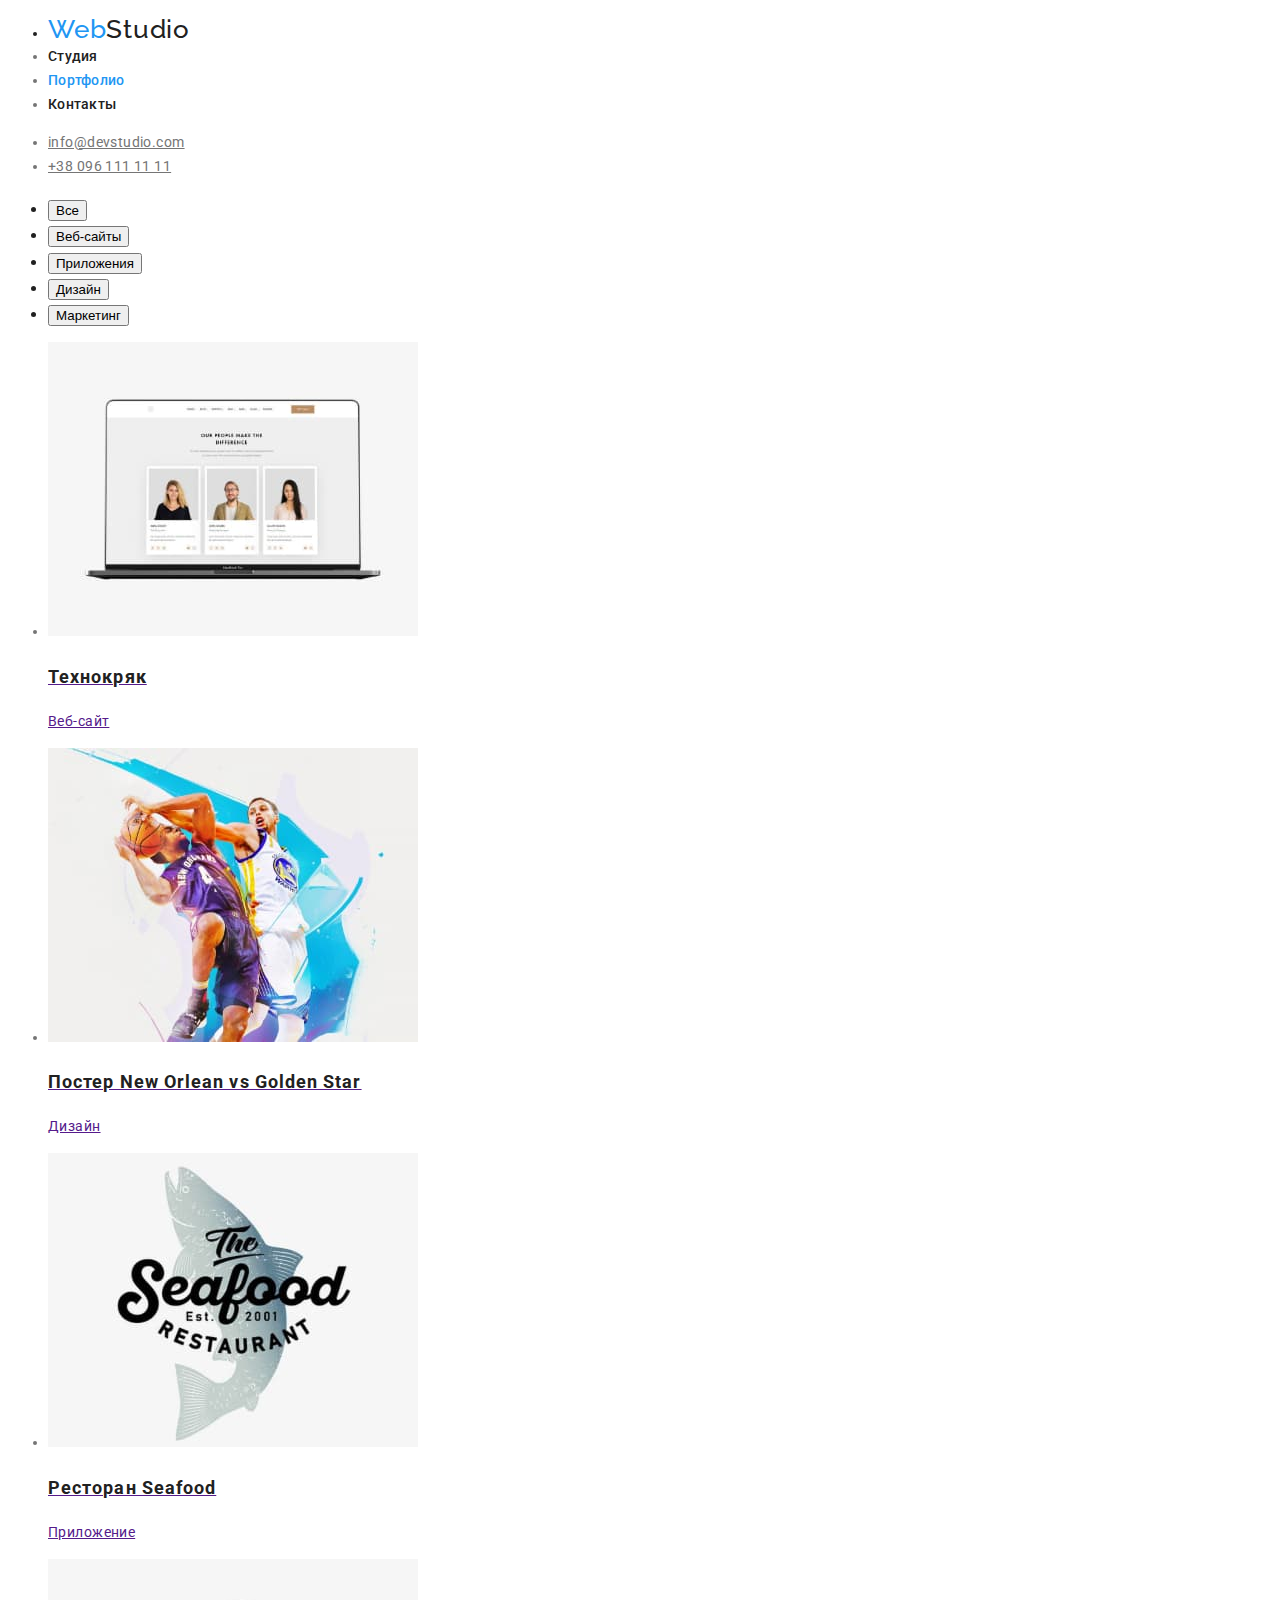
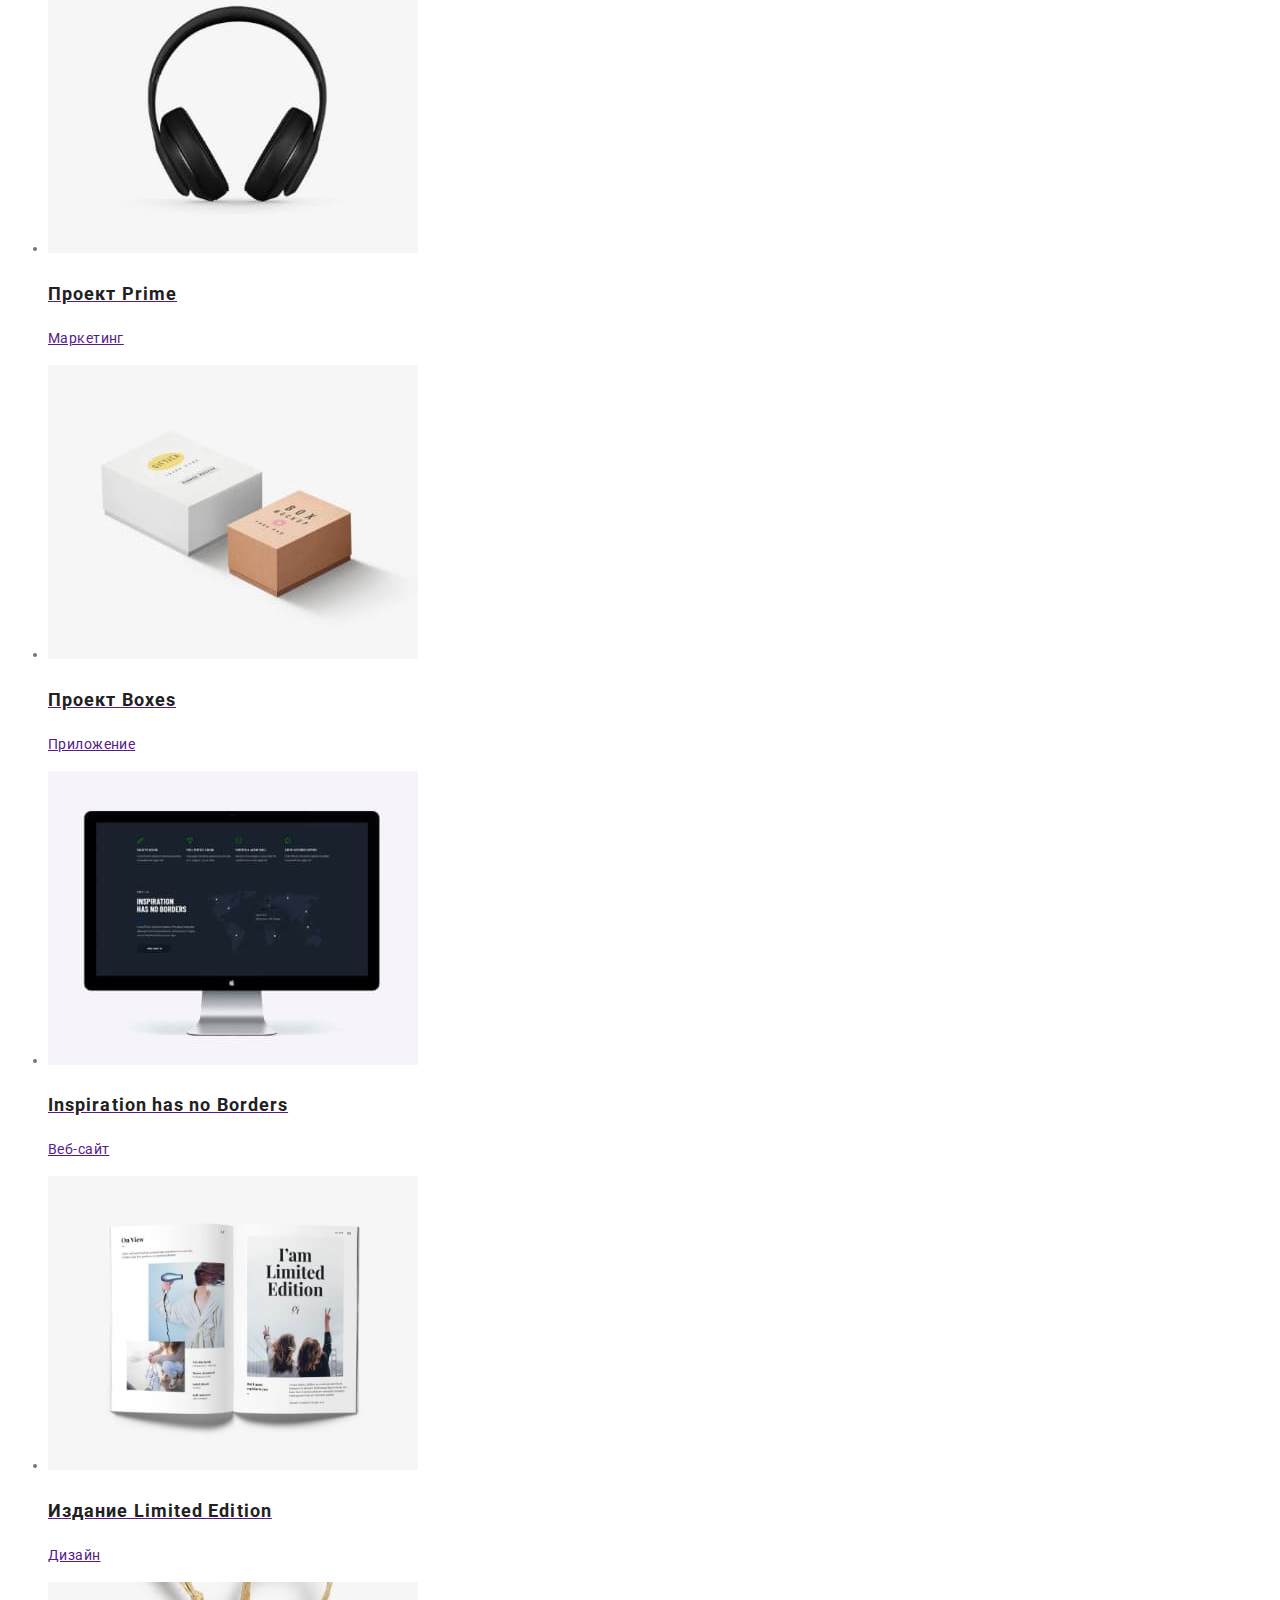
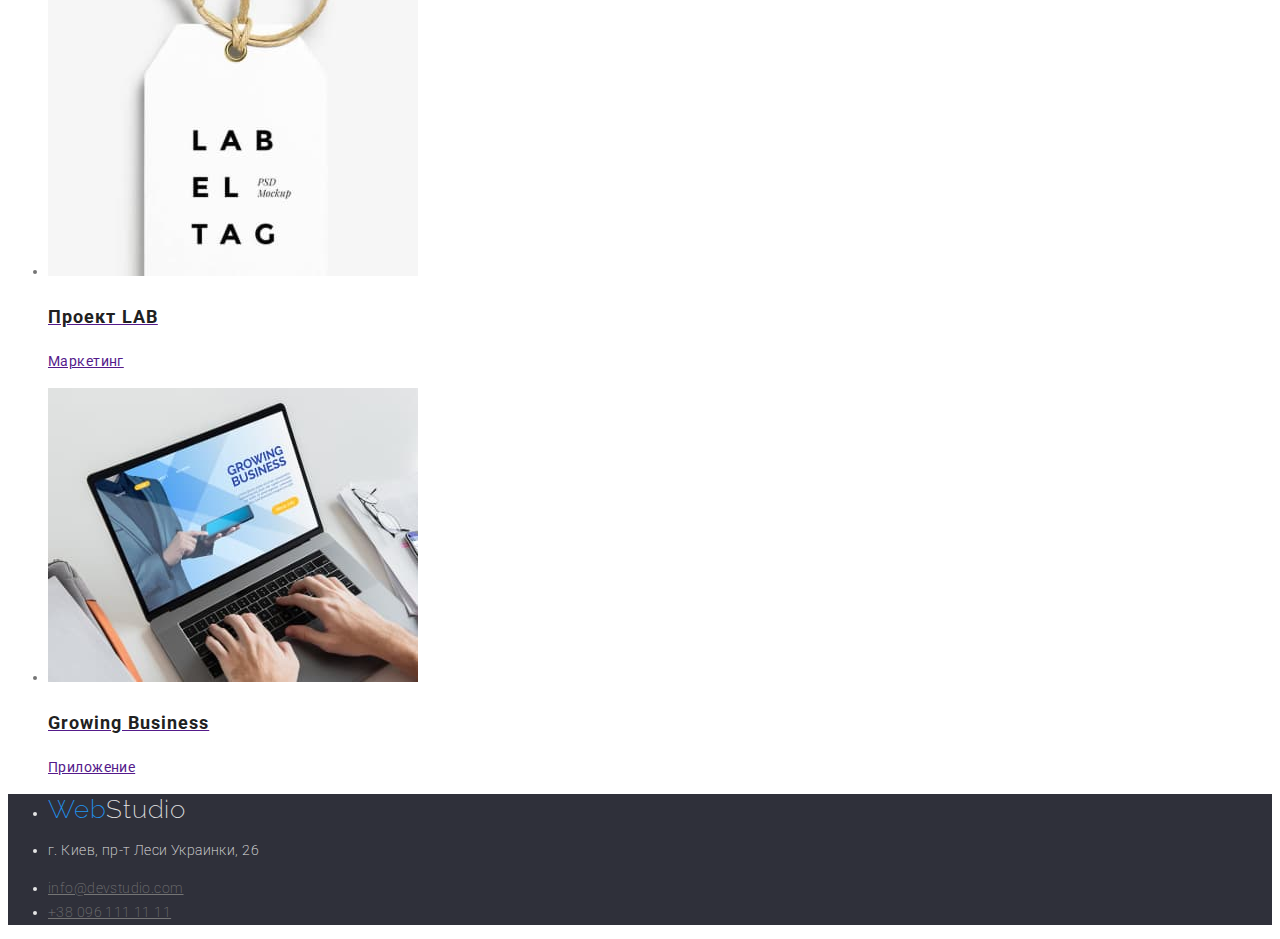
==== portfolio.html @ 4fe9726c "Добавляет ДЗ №2" ====
<!DOCTYPE html>
<html lang="ru">
<head>
    <meta charset="UTF-8">
    <meta http-equiv="X-UA-Compatible" content="IE=edge">
    <meta name="viewport" content="width=device-width, initial-scale=1.0">
    <title>Document</title>
    <link
        href="https://fonts.googleapis.com/css2?family=Raleway:wght@700&family=Roboto:ital,wght@0,400;0,500;0,700;1,900&display=swap"
        rel="stylesheet">
    <link rel="stylesheet" href="./css/styles.css"/>
</head>
<body class="body">
    
    <!--Шапка-->
    <header>
        <nav>
            <ul class="site-nav list">
                <li class="link"><a href="index.html" class="logo"><span class="blue">Web</span>Studio</a></li>
                <li><a href="" class="link">Студия</a></li>
                <li><a href="./portfolio.html" class="link"><span class="blue">Портфолио</span></a></li>
                <li><a href="" class="link">Контакты</a></li>
            </ul>
        </nav>
        <ul class="auth-nav">
            <li><a href="mailto:info@devstudio.com" class="link">info@devstudio.com</a></li>
            <li><a href="tel:+380961111111" class="link">+38 096 111 11 11</a></li>
        </ul>
    
    </header>

    <main>
<!--buttons-->
        <section class="section">
            <h1></h1>
            <ul>
                <li class="button secondary"><button type="button">Все</button></li>
                <li class="button secondary"><button type="button">Веб-сайты</button></li>
                <li class="button secondary"><button type="button">Приложения</button></li>
                <li class="button secondary"><button type="button">Дизайн</button></li>
                <li class="button secondary"><button type="button">Маркетинг</button></li>
            </ul>
        </section>
<!--picture-links-->

<section>
    <ul>
        <li>
            <a href=""><img src="./Images/img.jpg" alt="3 фото людей" width="370">
            <h2 class="subject">Технокряк</h2>
            <p class="subject-text">Веб-сайт</p>
            <p></p>
            </a>
        </li>
        <li>
            <a href=""><img src="./Images/img1.jpg" alt="два баскетболиста" width="370">
            <h2 class="subject">Постер New Orlean vs Golden Star</h2>
            <p class="subject-text">Дизайн</p>
            <p></p>
            </a>
        </li>
        <li>
            <a href=""><img src="./Images/img2.jpg" alt="логотип рыбного ресторана" width="370">
            <h2 class="subject">Ресторан Seafood</h2>
            <p class="subject-text">Приложение</p>
            <p></p>
            </a>
        </li>
        <li>
            <a href=""><img src="./Images/img3.jpg" alt="наушники" width="370">
            <h2 class="subject">Проект Prime</h2>
            <p class="subject-text">Маркетинг</p>
            <p></p>
            </a>
        </li>
        <li>
            <a href=""><img src="./Images/img4.jpg" alt="две коробки" width="370">
            <h2 class="subject">Проект Boxes</h2>
            <p class="subject-text">Приложение</p>
            <p></p>
            </a>
        </li>
        <li>
            <a href=""><img src="./Images/img5.jpg" alt="монитор" width="370">
            <h2 class="subject">Inspiration has no Borders</h2>
            <p class="subject-text">Веб-сайт</p>
            <p></p>
            </a>
        </li>
        <li>
            <a href=""><img src="./Images/img6.jpg" alt="открытый журнал" width="370">
            <h2 class="subject">Издание Limited Edition</h2>
            <p class="subject-text">Дизайн</p>
            <p></p>
            </a>
        </li>
        <li>
            <a href=""><img src="./Images/img7.jpg" alt="бирка с логотипом" width="370">
            <h2 class="subject">Проект LAB</h2>
            <p class="subject-text">Маркетинг</p>
            <p></p>
            </a>
        </li>
        <li>
            <a href=""><img src="./Images/img8.jpg" alt="ноутбук" width="370">
            <h2 class="subject">Growing Business</h2>
            <p class="subject-text">Приложение</p>
            <p></p>
            </a>
        </li>
    </ul>
</section>

        

    </main>

    <!--footer-->
    
    <footer class="footer">
        <!--adres-->
        <section class="section">
            <address class="adress">
                <ul>
                    <li><a href="WebStudio" class="logo">Web<span class="white">Studio</span></a></li>
                    <li><p>г. Киев, пр-т Леси Украинки, 26</p></li>
                    <li><a href="mailto:info@devstudio.com" class="link">info@devstudio.com</a></li>
                    <li><a href="tel:+380961111111" class="link">+38 096 111 11 11</a></li>
                </ul>
            </address>
    
        </section>
    </footer>
    </body>
    </html>
---- css/styles.css ----
:root {
  --primary-text-color: #212121;
  --title-text-color: #757575;
  --hero-text-color: #e5e5e5;
  --accent-text-color: #2196f3;
  --primary-bg-color: white;
  --secondary-bg-color: #2f303a;
}

.body {
  background-color: var(--primary-bg-color);
  color: var(--title-text-color);

  font-family: Roboto, Arial, Helvetica, sans-serif;
  font-style: normal;
  font-weight: 400;
  font-size: 14px;
  line-height: 1.71;
  letter-spacing: 0.03em;
}

.logo {
  color: var(--primary-text-color);
  font-family: Raleway, Arial, Helvetica, sans-serif;
  font-size: 26px;
  line-height: 1.19;
  letter-spacing: 0.03em;
  text-decoration: none;
}
.blue {
  color: var(--accent-text-color);
}

.hero {
  background-color: var(--secondary-bg-color);
}

.hero-title {
  color: var(--hero-text-color);
  font-weight: 900;
  font-size: 44px;
  line-height: 1.36;
  text-align: center;
}

.site-nav .link {
  color: var(--primary-text-color);
  font-weight: 500;
  font-size: 14px;
  line-height: 1.14;
  letter-spacing: 0.02em;
  text-decoration: none;
}

.site-nav .link:hover,
.site-nav .link:focus {
  color: var(--accent-text-color);
}
.site-nav .link .carrent {
  color: var(--accent-text-color);
}

.auth-nav .link {
  color: var(--title-text-color);
}
.auth-nav .link:hover,
.auth-nav .link:focus {
  color: var(--accent-text-color);
}
.auth-nav.link .carrent {
  color: var(--accent-text-color);
}
.section-title {
  color: var(--primary-text-color);
  font-weight: bold;
  font-size: 36px;
  line-height: 1.17;
  text-align: center;
  letter-spacing: 0.03em;
}
/*features*/

.features-list .title {
  color: var(--primary-text-color);
  font-weight: 700;
  font-size: 14px;
  line-height: 1.14;
  letter-spacing: 0.03em;
}
.title-text {
  color: var(--primary-text-color);
  font-weight: 500;
  font-size: 16px;
  line-height: 1.19;
  letter-spacing: 0.03em;
}

/*Buttons*/

.button {
  color: var(--title-text-color);
  background-color: var(--primary-bg-color);

  font-weight: 500;
  font-size: 14px;
  line-height: 1.14;
}

.button.primary {
  color: var(--hero-text-color);
  background-color: var(--accent-text-color);
}
.button.secondary {
  color: var(--primary-text-color);
  background-color: var(--primary-bg-color);
  font-style: normal;
  font-weight: 500;
  font-size: 16px;
  line-height: 1.63;
  letter-spacing: 0.03em;
}
.button.secondary :hover,
.button.secondary :focus {
  color: var(--hero-text-color);
  background-color: var(--accent-text-color);
  cursor: pointer;
}

.footer {
  background-color: var(--secondary-bg-color);
}

.adress .text {
  color: var(--hero-text-color);
}
.adress {
  color: var(--hero-text-color);
  font-family: Roboto, sans-serif;
  font-style: normal;
  font-weight: 200;
  font-size: 14px;
  line-height: 1.71;
  letter-spacing: 0.03em;
}

.adress .logo {
  color: var(--accent-text-color);
  font-family: Raleway, Arial, Helvetica, sans-serif;
  font-style: normal;
  font-size: 26px;
  line-height: 1.19;
  letter-spacing: 0.03em;
  text-decoration: none;
}
.white {
  color: var(--hero-text-color);
}

.adress .link {
  color: var(--title-text-color);
}
.adress .link:hover,
.adress .link:focus {
  color: var(--accent-text-color);
}
.adress .link .carrent {
  color: var(--accent-text-color);
}
.subject {
  font-style: normal;
  font-weight: bold;
  font-size: 18px;
  line-height: 36px;
  letter-spacing: 0.06em;
  color: var(--primary-text-color);
}
.subject .text {
  font-size: 16px;
  line-height: 30px;
  letter-spacing: 0.03em;
  color: var(--title-text-color);
}
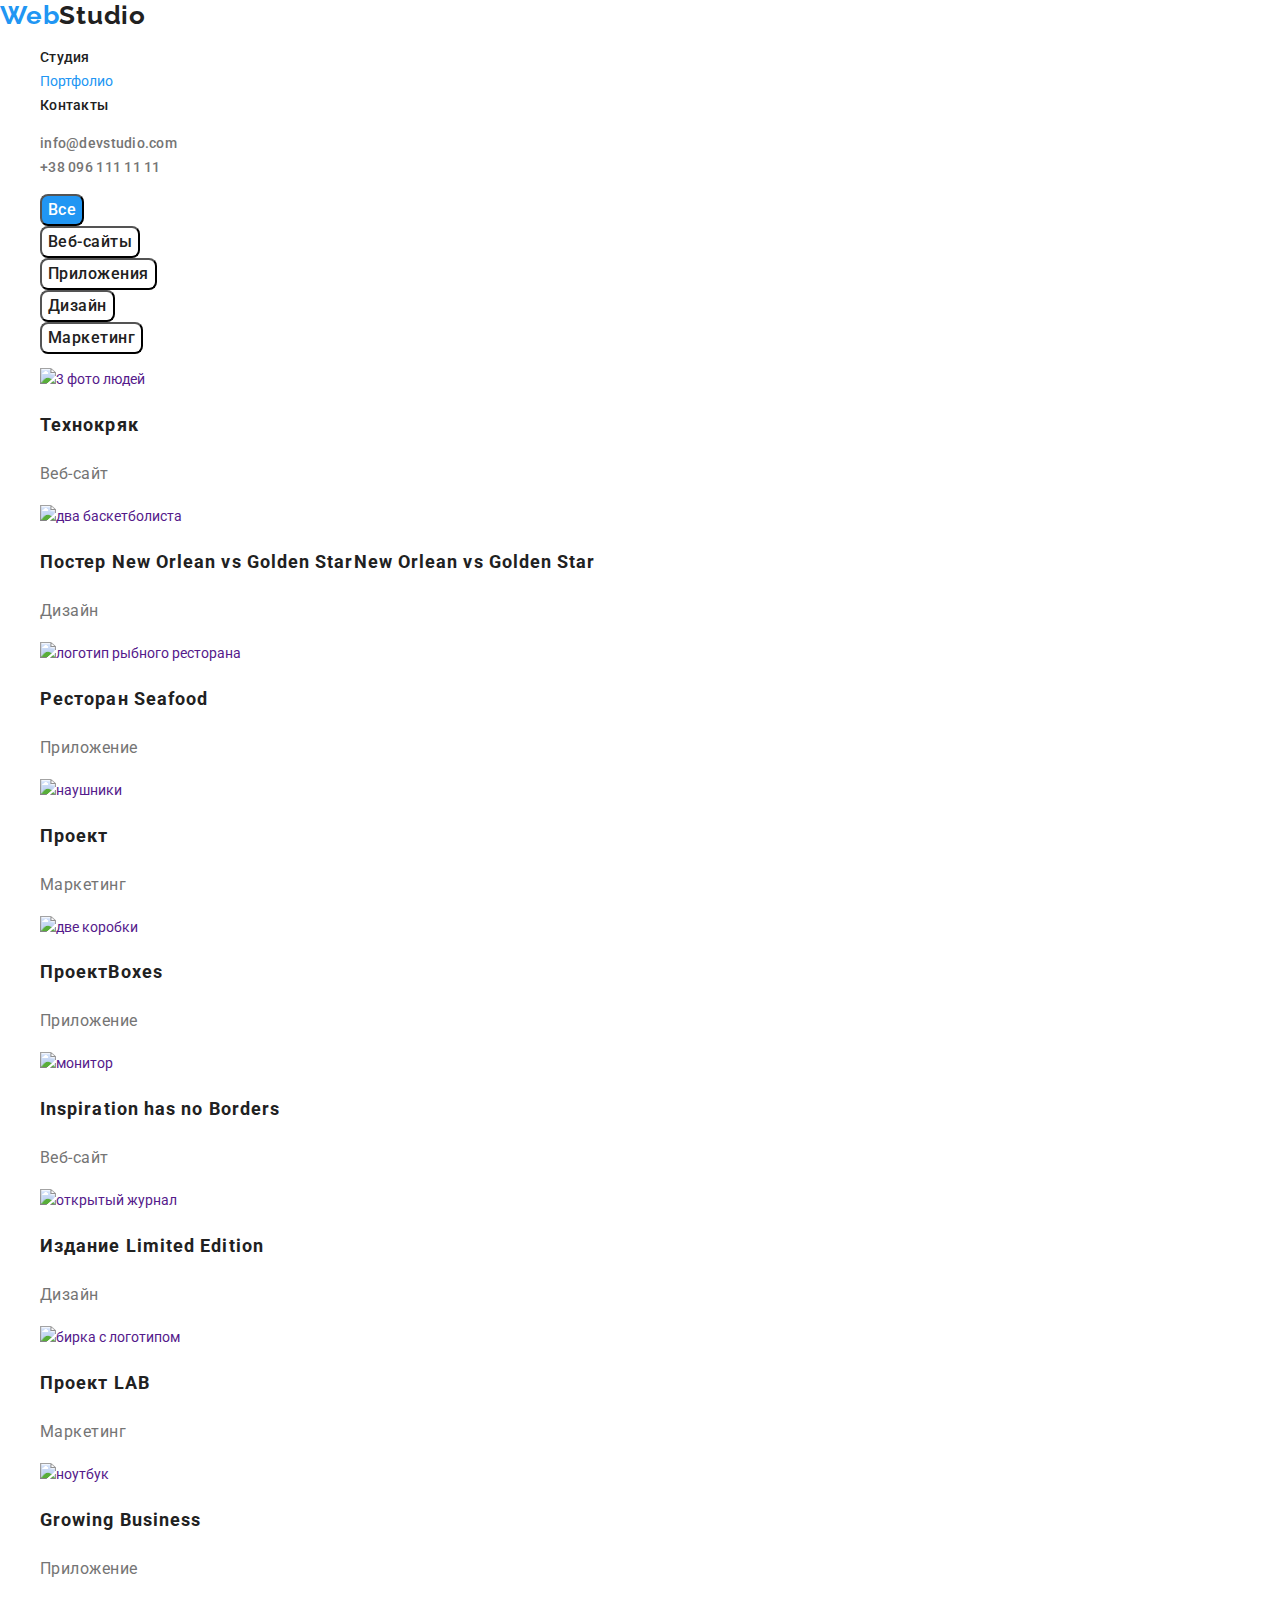
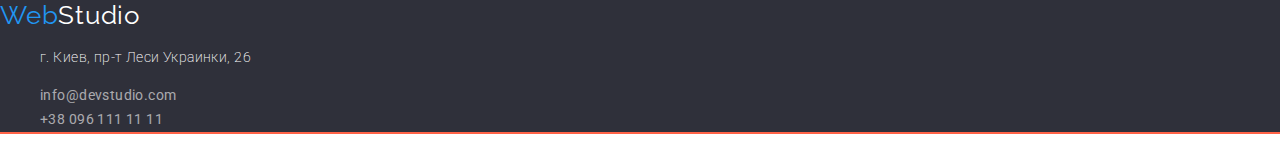
==== commit 82c16f86: "добавляет ДЗ №2" ====
--- a/portfolio.html
+++ b/portfolio.html
@@ -5,24 +5,26 @@
     <meta http-equiv="X-UA-Compatible" content="IE=edge">
     <meta name="viewport" content="width=device-width, initial-scale=1.0">
     <title>Document</title>
-    <link
-        href="https://fonts.googleapis.com/css2?family=Raleway:wght@700&family=Roboto:ital,wght@0,400;0,500;0,700;1,900&display=swap"
+    <link rel="stylesheet" href="https://cdnjs.cloudflare.com/ajax/libs/modern-normalize/1.0.0/modern-normalize.min.css" />
+    <link rel="preconnect" href="https://fonts.googleapis.com">
+    <link rel="preconnect" href="https://fonts.gstatic.com" crossorigin>
+    <link href="https://fonts.googleapis.com/css2?family=Raleway:wght@700&family=Roboto:wght@400;500;700;900&display=swap"
         rel="stylesheet">
     <link rel="stylesheet" href="./css/styles.css"/>
 </head>
-<body class="body">
+<body>
     
     <!--Шапка-->
     <header>
         <nav>
+            <a href="WebStudio" class="logo"><span class="logo-text-blue">Web</span>Studio</a>
             <ul class="site-nav list">
-                <li class="link"><a href="index.html" class="logo"><span class="blue">Web</span>Studio</a></li>
-                <li><a href="" class="link">Студия</a></li>
-                <li><a href="./portfolio.html" class="link"><span class="blue">Портфолио</span></a></li>
+                <li><a href="index.html" class="link">Студия</a></li>
+                <li><a href="./portfolio.html" class="link-current">Портфолио</a></li>
                 <li><a href="" class="link">Контакты</a></li>
             </ul>
         </nav>
-        <ul class="auth-nav">
+        <ul class="auth-nav list">
             <li><a href="mailto:info@devstudio.com" class="link">info@devstudio.com</a></li>
             <li><a href="tel:+380961111111" class="link">+38 096 111 11 11</a></li>
         </ul>
@@ -31,83 +33,70 @@
 
     <main>
 <!--buttons-->
-        <section class="section">
-            <h1></h1>
-            <ul>
-                <li class="button secondary"><button type="button">Все</button></li>
-                <li class="button secondary"><button type="button">Веб-сайты</button></li>
-                <li class="button secondary"><button type="button">Приложения</button></li>
-                <li class="button secondary"><button type="button">Дизайн</button></li>
-                <li class="button secondary"><button type="button">Маркетинг</button></li>
-            </ul>
-        </section>
-<!--picture-links-->
-
-<section>
-    <ul>
-        <li>
-            <a href=""><img src="./Images/img.jpg" alt="3 фото людей" width="370">
-            <h2 class="subject">Технокряк</h2>
-            <p class="subject-text">Веб-сайт</p>
-            <p></p>
-            </a>
-        </li>
-        <li>
-            <a href=""><img src="./Images/img1.jpg" alt="два баскетболиста" width="370">
-            <h2 class="subject">Постер New Orlean vs Golden Star</h2>
-            <p class="subject-text">Дизайн</p>
-            <p></p>
-            </a>
-        </li>
-        <li>
-            <a href=""><img src="./Images/img2.jpg" alt="логотип рыбного ресторана" width="370">
-            <h2 class="subject">Ресторан Seafood</h2>
-            <p class="subject-text">Приложение</p>
-            <p></p>
-            </a>
-        </li>
-        <li>
-            <a href=""><img src="./Images/img3.jpg" alt="наушники" width="370">
-            <h2 class="subject">Проект Prime</h2>
-            <p class="subject-text">Маркетинг</p>
-            <p></p>
-            </a>
-        </li>
-        <li>
-            <a href=""><img src="./Images/img4.jpg" alt="две коробки" width="370">
-            <h2 class="subject">Проект Boxes</h2>
-            <p class="subject-text">Приложение</p>
-            <p></p>
-            </a>
-        </li>
-        <li>
-            <a href=""><img src="./Images/img5.jpg" alt="монитор" width="370">
-            <h2 class="subject">Inspiration has no Borders</h2>
-            <p class="subject-text">Веб-сайт</p>
-            <p></p>
-            </a>
-        </li>
-        <li>
-            <a href=""><img src="./Images/img6.jpg" alt="открытый журнал" width="370">
-            <h2 class="subject">Издание Limited Edition</h2>
-            <p class="subject-text">Дизайн</p>
-            <p></p>
-            </a>
-        </li>
-        <li>
-            <a href=""><img src="./Images/img7.jpg" alt="бирка с логотипом" width="370">
-            <h2 class="subject">Проект LAB</h2>
-            <p class="subject-text">Маркетинг</p>
-            <p></p>
-            </a>
-        </li>
-        <li>
-            <a href=""><img src="./Images/img8.jpg" alt="ноутбук" width="370">
-            <h2 class="subject">Growing Business</h2>
-            <p class="subject-text">Приложение</p>
-            <p></p>
-            </a>
-        </li>
+<section class="section">
+            <h1 class="visually-hidden">Our works</h1>
+    <ul class="list">
+       <li><button type="button" class="button current">Все</button></li>
+       <li><button type="button" class="button">Веб-сайты</button></li>
+       <li><button type="button" class="button">Приложения</button></li>
+       <li><button type="button" class="button">Дизайн</button></li>
+       <li><button type="button" class="button">Маркетинг</button></li>
+    </ul>
+    <ul class="list">
+    <li>
+        <a href=""><img src="./images/img.jpg" alt="3 фото людей" width="370">
+        <h2 class="subject">Технокряк</h2>
+        <p class="subject-text">Веб-сайт</p>
+        </a>
+    </li>
+    <li>
+        <a href=""><img src="./images/img1.jpg" alt="два баскетболиста" width="370">
+        <h2 class="subject">Постер <span lang="en">New Orlean vs Golden Star</span>New Orlean vs Golden Star</h2>
+        <p class="subject-text">Дизайн</p>
+        </a>
+    </li>
+    <li>
+        <a href=""><img src="./images/img2.jpg" alt="логотип рыбного ресторана" width="370">
+        <h2 class="subject">Ресторан <span lang="en">Seafood</span></h2>
+        <p class="subject-text">Приложение</p>
+        </a>
+    </li>
+    <li>
+        <a href=""><img src="./images/img3.jpg" alt="наушники" width="370">
+        <h2 class="subject">Проект <span lang="en"></span></h2>
+        <p class="subject-text">Маркетинг</p>
+        </a>
+    </li>
+    <li>
+        <a href=""><img src="./images/img4.jpg" alt="две коробки" width="370">
+        <h2 class="subject">Проект<span lang="en">Boxes</span></h2>
+        <p class="subject-text">Приложение</p>
+        </a>
+    </li>
+    <li>
+        <a href=""><img src="./images/img5.jpg" alt="монитор" width="370">
+        <h2 class="subject"><span lang="en">Inspiration has no Borders</span></h2>
+        <p class="subject-text">Веб-сайт</p>
+        </a>
+    </li>
+    <li>
+        <a href=""><img src="./images/img6.jpg" alt="открытый журнал" width="370">
+        <h2 class="subject">Издание <span lang="en">Limited Edition</span></h2>
+        <p class="subject-text">Дизайн</p>
+        </a>
+    </li>
+    <li>
+        <a href=""><img src="./images/img7.jpg" alt="бирка с логотипом" width="370">
+        <h2 class="subject">Проект <span lang="en">LAB</span></h2>
+        <p class="subject-text">Маркетинг</p>
+        </a>
+    </li>
+    <li>
+        <a href=""><img src="./images/img8.jpg" alt="ноутбук" width="370">
+        <h2 class="subject">Growing Business</h2>
+        <p class="subject-text">Приложение</p>
+        </a>
+    </li>
     </ul>
 </section>
 
@@ -118,18 +107,18 @@
     <!--footer-->
     
     <footer class="footer">
+        <a href="WebStudio" class="logo-text-blue">Web<span class="logo-text-white">Studio</span></a>
         <!--adres-->
-        <section class="section">
+        
             <address class="adress">
-                <ul>
-                    <li><a href="WebStudio" class="logo">Web<span class="white">Studio</span></a></li>
+                <ul class="list">
                     <li><p>г. Киев, пр-т Леси Украинки, 26</p></li>
                     <li><a href="mailto:info@devstudio.com" class="link">info@devstudio.com</a></li>
                     <li><a href="tel:+380961111111" class="link">+38 096 111 11 11</a></li>
                 </ul>
             </address>
     
-        </section>
+        
     </footer>
     </body>
     </html>
--- a/css/styles.css
+++ b/css/styles.css
@@ -1,34 +1,66 @@
 :root {
   --primary-text-color: #212121;
   --title-text-color: #757575;
-  --hero-text-color: #e5e5e5;
+  --hero-text-color: #ffffff;
   --accent-text-color: #2196f3;
   --primary-bg-color: white;
   --secondary-bg-color: #2f303a;
-}
-
-.body {
+  --our-team-bg-color: #f5f4fa;
+}
+
+body {
   background-color: var(--primary-bg-color);
   color: var(--title-text-color);
-
-  font-family: Roboto, Arial, Helvetica, sans-serif;
-  font-style: normal;
-  font-weight: 400;
+  font-family: Roboto, sans-serif;
   font-size: 14px;
   line-height: 1.71;
-  letter-spacing: 0.03em;
-}
-
+  outline: 2px solid tomato;
+}
+
+.link,
+a,
+h2,
+p {
+  text-decoration: none;
+}
+
+.visually-hidden {
+  position: absolute;
+  white-space: nowrap;
+  width: 1px;
+  height: 1px;
+  overflow: hidden;
+  border: 0;
+  padding: 0;
+  clip: rect(0 0 0 0);
+  clip-path: inset(50%);
+  margin: -1px;
+}
+
+.list {
+  list-style: none;
+}
 .logo {
   color: var(--primary-text-color);
-  font-family: Raleway, Arial, Helvetica, sans-serif;
+  font-weight: 700;
+  font-family: Raleway, sans-serif;
   font-size: 26px;
   line-height: 1.19;
   letter-spacing: 0.03em;
   text-decoration: none;
 }
-.blue {
-  color: var(--accent-text-color);
+
+.logo-text-blue {
+  color: var(--accent-text-color);
+  font-family: Raleway, sans-serif;
+  font-size: 26px;
+  line-height: 1.19;
+  letter-spacing: 0.03em;
+  text-decoration: none;
+}
+
+.logo-text-white {
+  color: var(--primary-bg-color);
 }
 
 .hero {
@@ -41,6 +73,7 @@
   font-size: 44px;
   line-height: 1.36;
   text-align: center;
+  text-transform: uppercase;
 }
 
 .site-nav .link {
@@ -51,23 +84,27 @@
   letter-spacing: 0.02em;
   text-decoration: none;
 }
-
-.site-nav .link:hover,
-.site-nav .link:focus {
-  color: var(--accent-text-color);
-}
-.site-nav .link .carrent {
-  color: var(--accent-text-color);
-}
+.link:hover,
+.link:focus {
+  color: var(--accent-text-color);
+}
+
+.link-current {
+  color: var(--accent-text-color);
+}
+
+/* Ctrl + / */
 
 .auth-nav .link {
   color: var(--title-text-color);
-}
-.auth-nav .link:hover,
-.auth-nav .link:focus {
-  color: var(--accent-text-color);
-}
-.auth-nav.link .carrent {
+  font-weight: 500;
+  font-size: 14px;
+  line-height: 1.14;
+  letter-spacing: 0.02em;
+}
+
+.link:hover,
+.link:focus {
   color: var(--accent-text-color);
 }
 .section-title {
@@ -78,61 +115,75 @@
   text-align: center;
   letter-spacing: 0.03em;
 }
+
+.img {
+  background-color: var(--primary-bg-color);
+}
 /*features*/
 
 .features-list .title {
   color: var(--primary-text-color);
   font-weight: 700;
-  font-size: 14px;
-  line-height: 1.14;
+  line-height: 1.14;
+  letter-spacing: 0.03em;
+}
+
+.section-our-team {
+  background: var(--our-team-bg-color);
+}
+.our-team-name {
+  color: var(--primary-text-color);
+  font-weight: 500;
+  font-size: 16px;
+  line-height: 1.19;
   letter-spacing: 0.03em;
 }
 .title-text {
   color: var(--primary-text-color);
-  font-weight: 500;
-  font-size: 16px;
-  line-height: 1.19;
-  letter-spacing: 0.03em;
+  font-weight: 700;
+  line-height: 1.19;
+  letter-spacing: 0.03em;
+  text-transform: uppercase;
 }
 
 /*Buttons*/
 
 .button {
-  color: var(--title-text-color);
+  color: var(--primary-text-color);
   background-color: var(--primary-bg-color);
-
-  font-weight: 500;
-  font-size: 14px;
-  line-height: 1.14;
+  font-family: inherit;
+  font-style: normal;
+  font-weight: 500;
+  font-size: 16px;
+  line-height: 1.63;
+  letter-spacing: 0.03em;
+  cursor: pointer;
+  border-radius: 8px;
+}
+
+.button:hover,
+.button:focus {
+  color: var(--hero-text-color);
+  background-color: var(--accent-text-color);
+}
+.current {
+  color: var(--hero-text-color);
+  background-color: var(--accent-text-color);
 }
 
 .button.primary {
   color: var(--hero-text-color);
   background-color: var(--accent-text-color);
-}
-.button.secondary {
-  color: var(--primary-text-color);
-  background-color: var(--primary-bg-color);
-  font-style: normal;
-  font-weight: 500;
-  font-size: 16px;
-  line-height: 1.63;
-  letter-spacing: 0.03em;
-}
-.button.secondary :hover,
-.button.secondary :focus {
-  color: var(--hero-text-color);
-  background-color: var(--accent-text-color);
-  cursor: pointer;
+  font-weight: 700;
+  font-size: 16px;
+  line-height: 1.14;
+  border: 0ex;
 }
 
 .footer {
   background-color: var(--secondary-bg-color);
 }
 
-.adress .text {
-  color: var(--hero-text-color);
-}
 .adress {
   color: var(--hero-text-color);
   font-family: Roboto, sans-serif;
@@ -145,27 +196,30 @@
 
 .adress .logo {
   color: var(--accent-text-color);
-  font-family: Raleway, Arial, Helvetica, sans-serif;
+  font-family: Raleway, sans-serif;
   font-style: normal;
   font-size: 26px;
   line-height: 1.19;
   letter-spacing: 0.03em;
   text-decoration: none;
 }
-.white {
-  color: var(--hero-text-color);
-}
-
-.adress .link {
-  color: var(--title-text-color);
-}
-.adress .link:hover,
-.adress .link:focus {
-  color: var(--accent-text-color);
-}
-.adress .link .carrent {
-  color: var(--accent-text-color);
-}
+.logo-text-white {
+  color: var(--hero-text-color);
+}
+
+.link {
+  color: rgba(255, 255, 255, 0.6);
+  font-weight: 400;
+  font-size: 14px;
+  line-height: 1.71;
+  letter-spacing: 0.03em;
+}
+
+.link:hover,
+.link:focus {
+  color: var(--accent-text-color);
+}
+
 .subject {
   font-style: normal;
   font-weight: bold;
@@ -174,7 +228,7 @@
   letter-spacing: 0.06em;
   color: var(--primary-text-color);
 }
-.subject .text {
+.subject-text {
   font-size: 16px;
   line-height: 30px;
   letter-spacing: 0.03em;
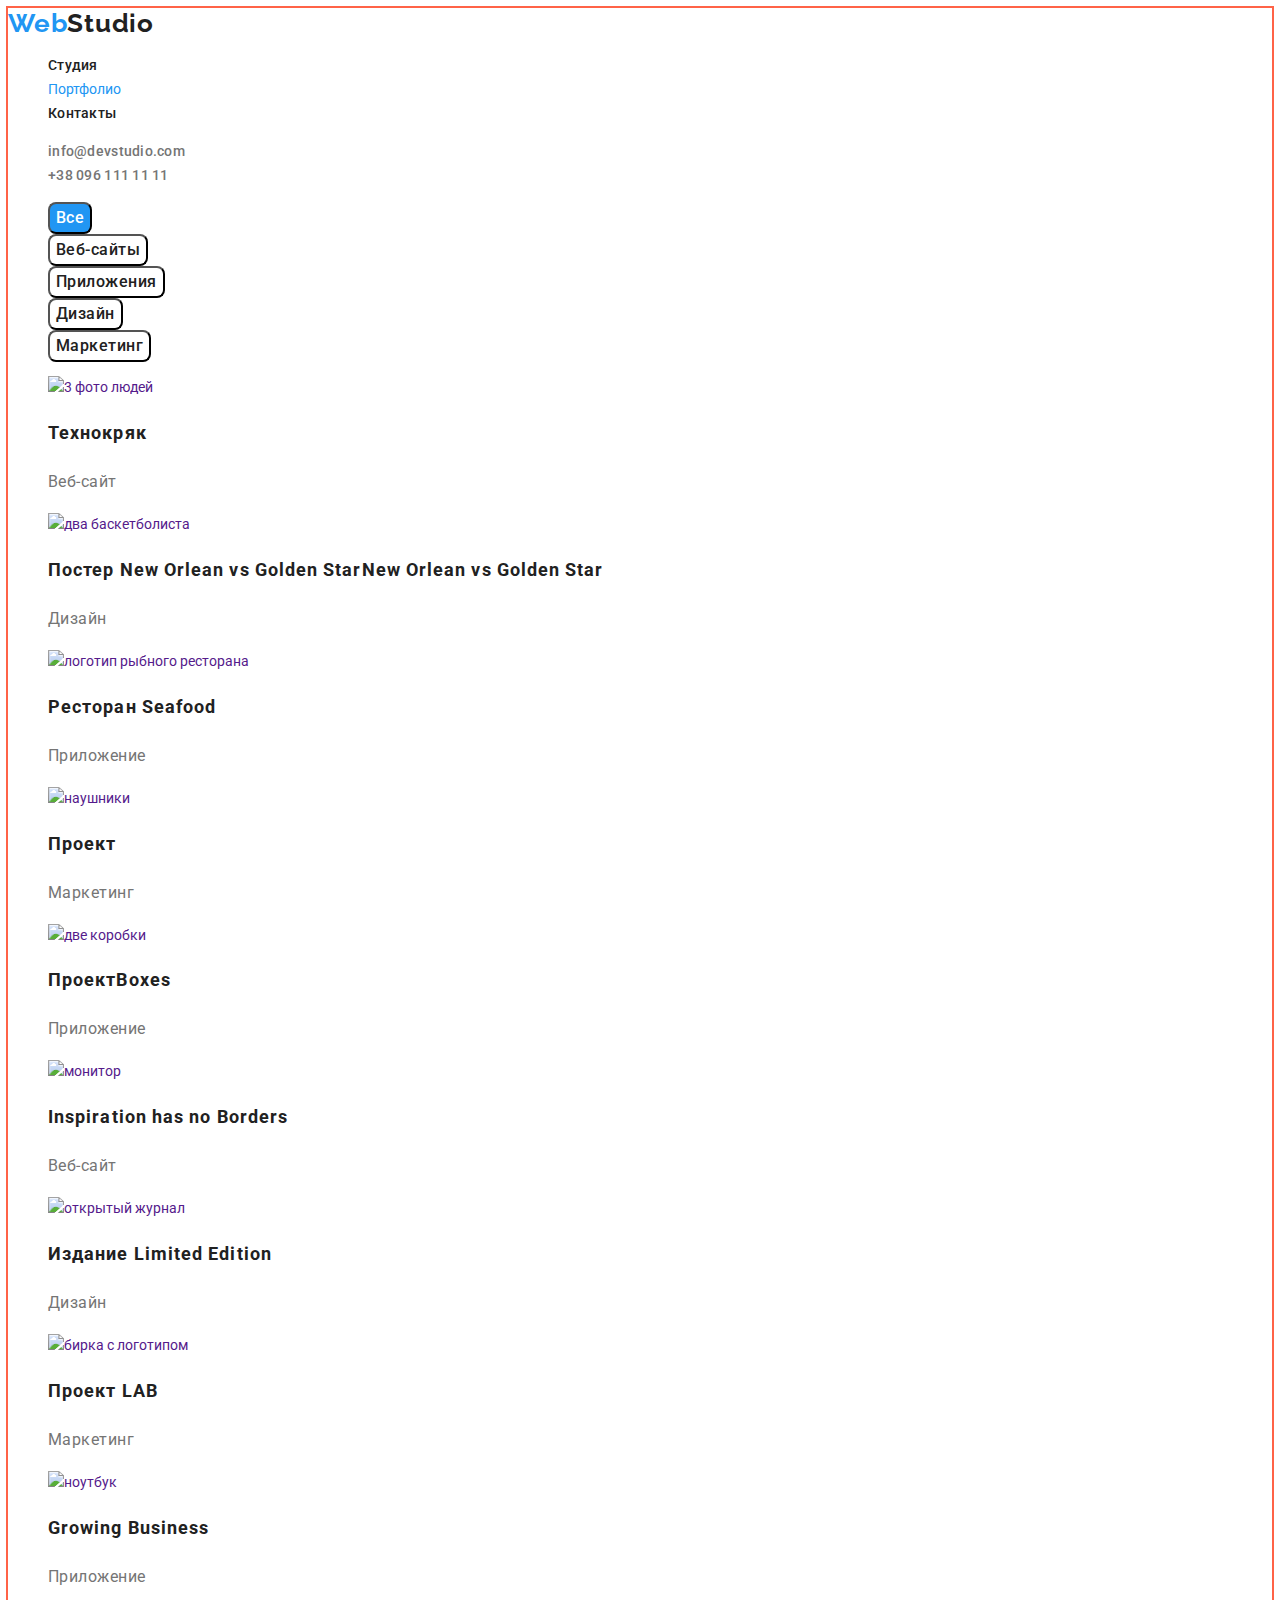
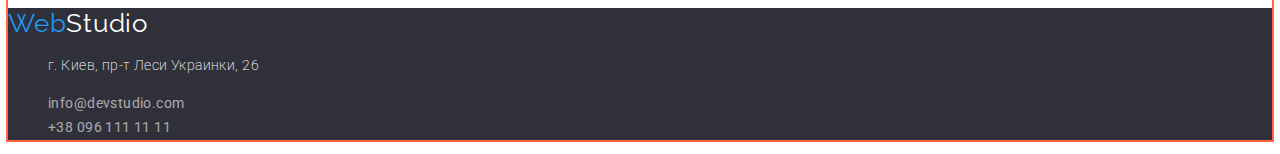
==== commit f3246743: "убирает img" ====
--- a/portfolio.html
+++ b/portfolio.html
@@ -5,7 +5,6 @@
     <meta http-equiv="X-UA-Compatible" content="IE=edge">
     <meta name="viewport" content="width=device-width, initial-scale=1.0">
     <title>Document</title>
-    <link rel="stylesheet" href="https://cdnjs.cloudflare.com/ajax/libs/modern-normalize/1.0.0/modern-normalize.min.css" />
     <link rel="preconnect" href="https://fonts.googleapis.com">
     <link rel="preconnect" href="https://fonts.gstatic.com" crossorigin>
     <link href="https://fonts.googleapis.com/css2?family=Raleway:wght@700&family=Roboto:wght@400;500;700;900&display=swap"
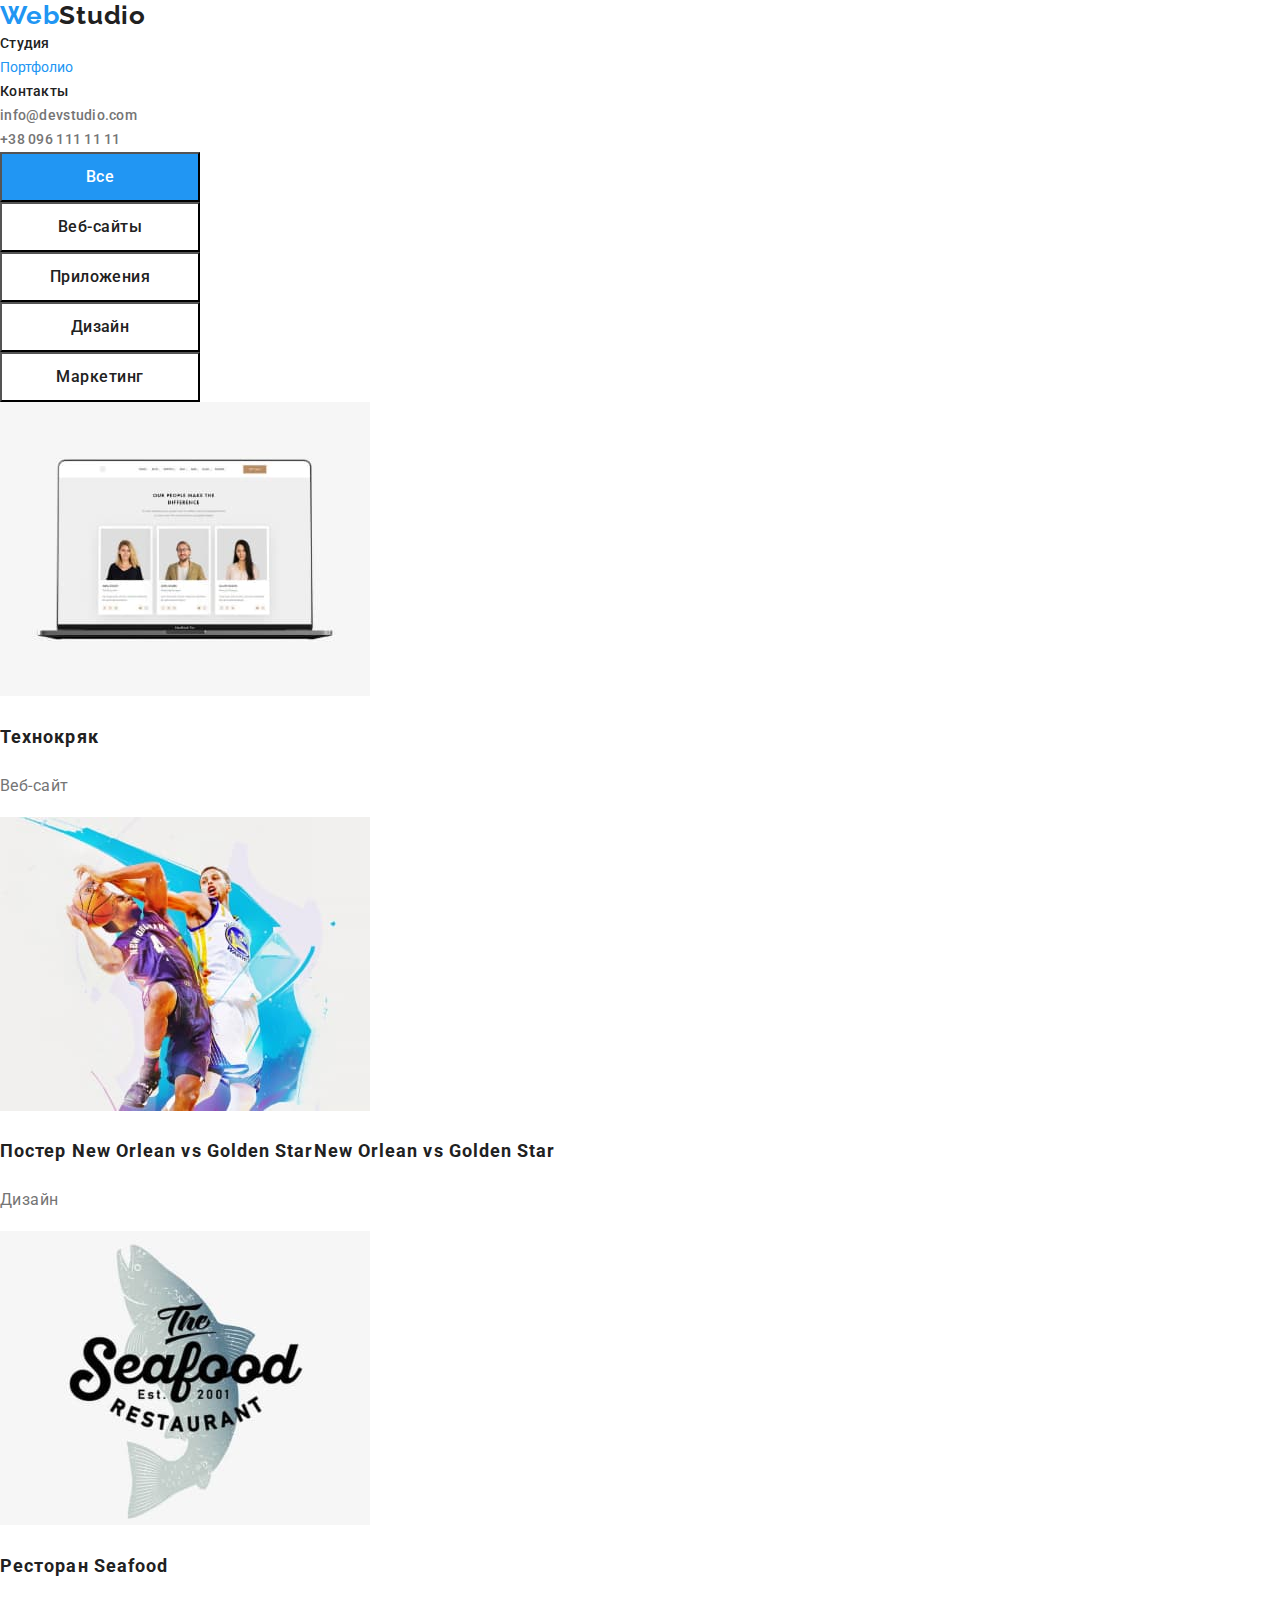
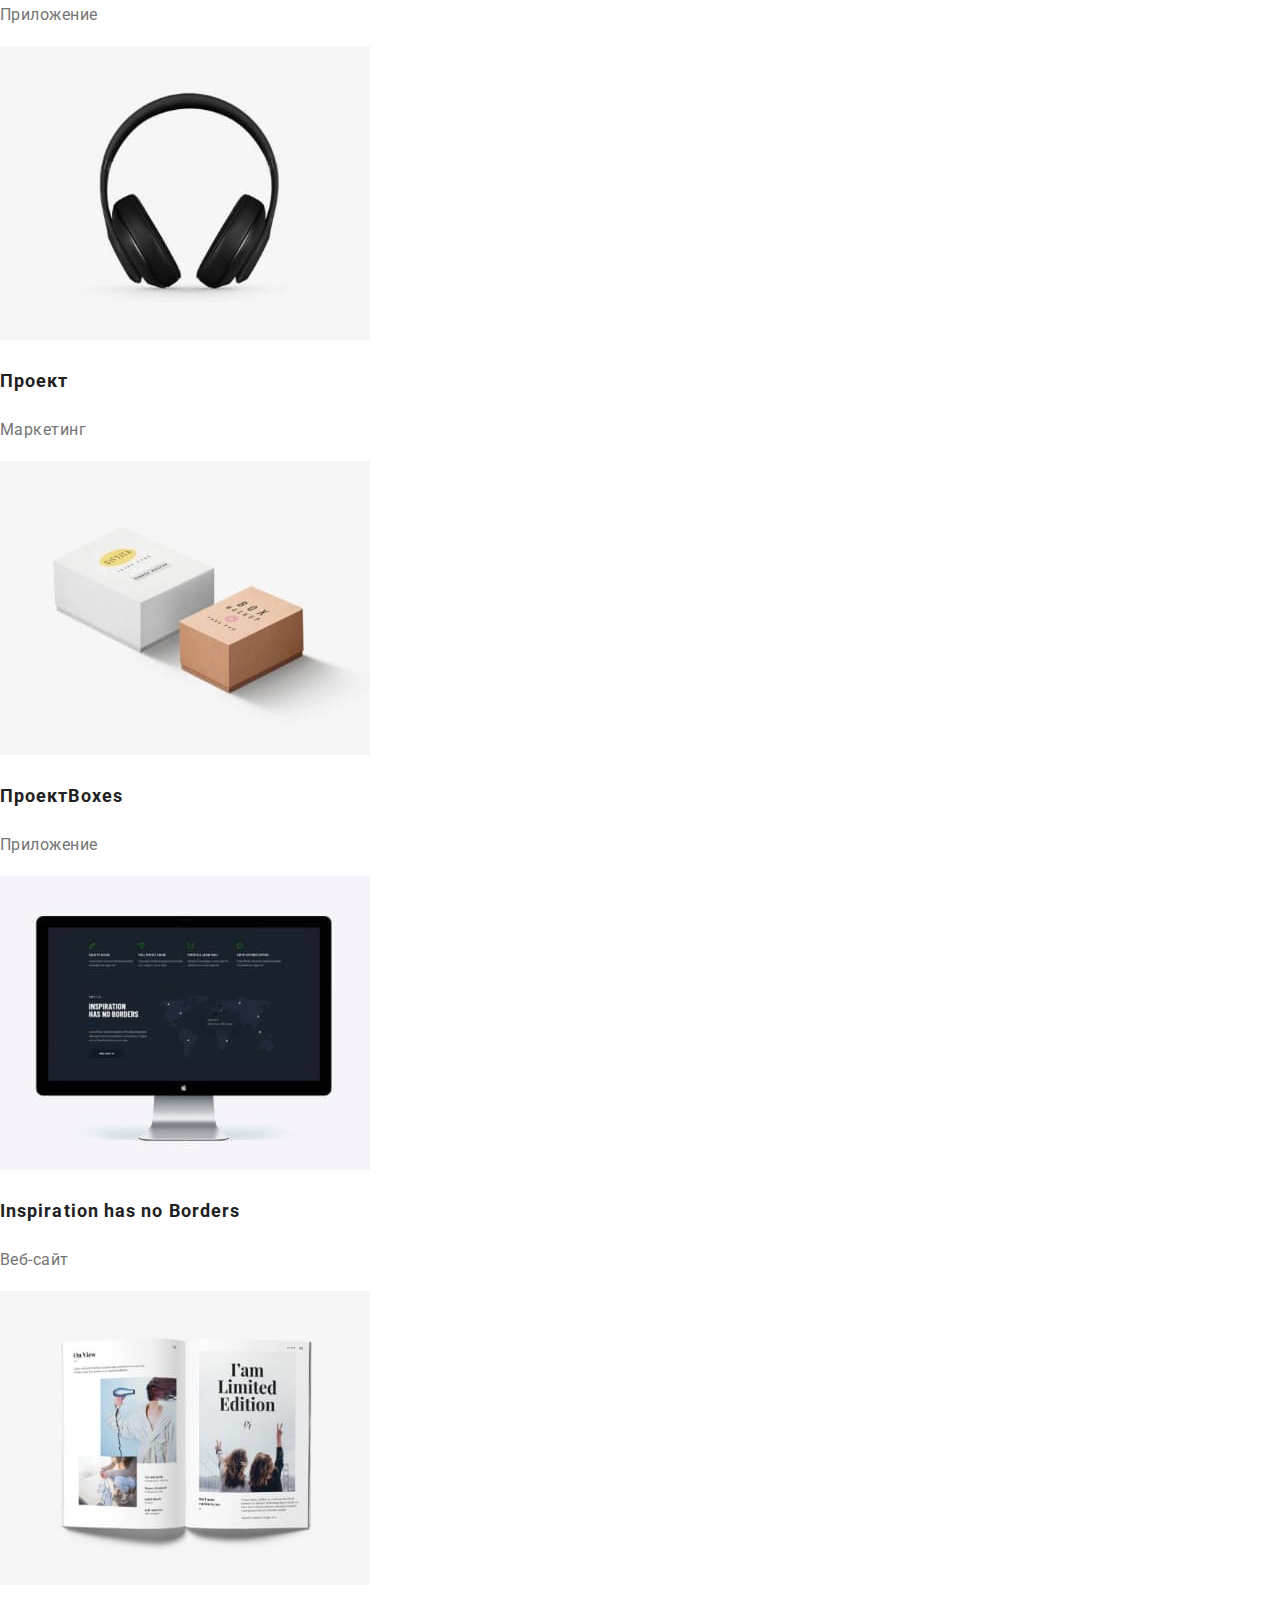
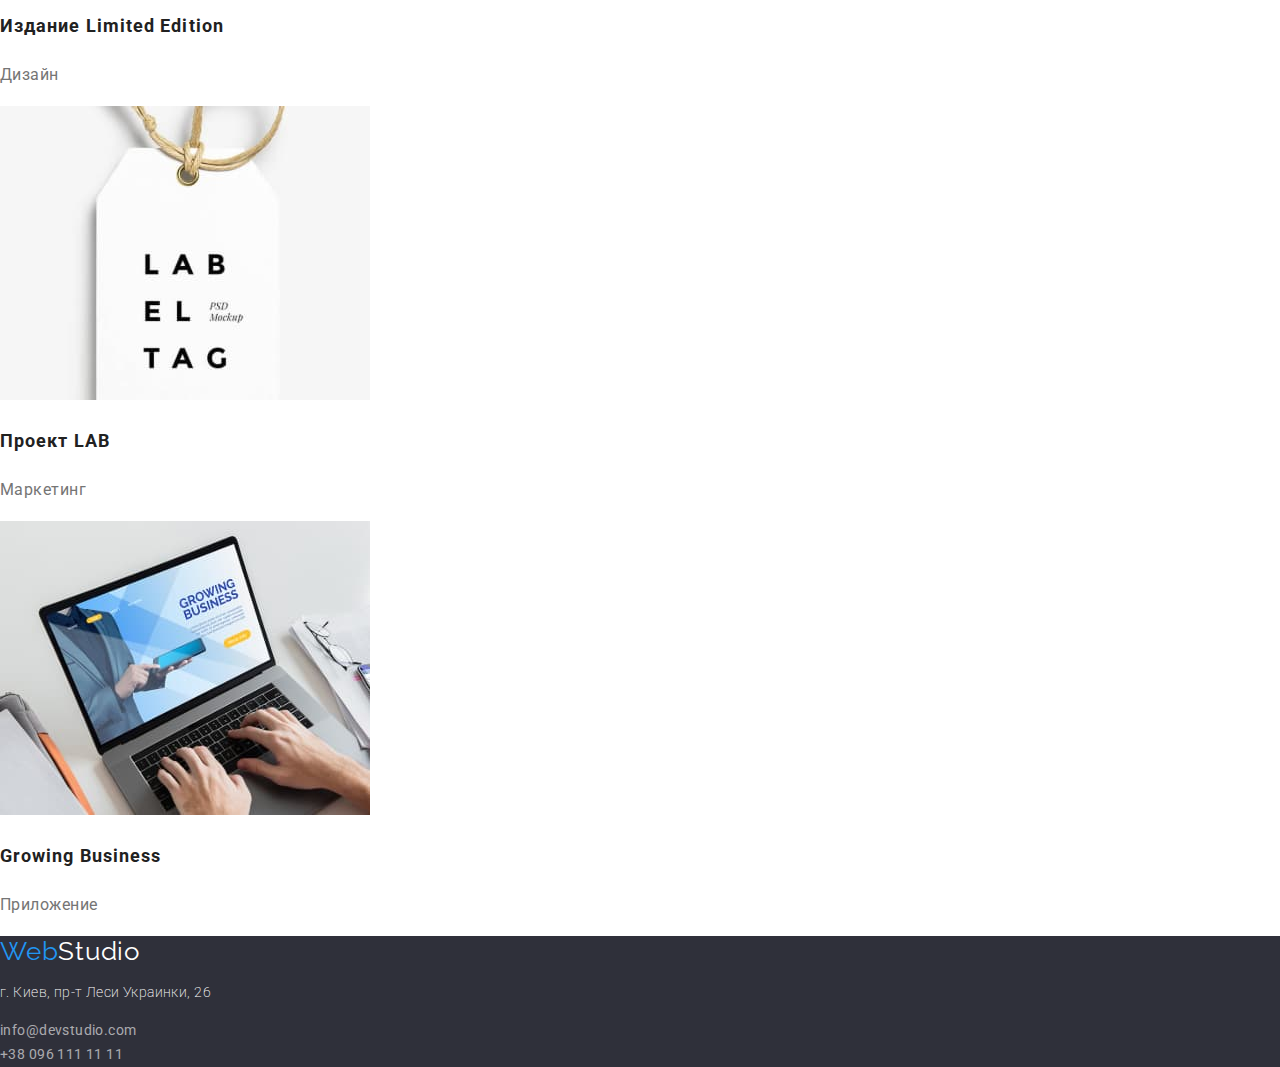
==== commit 867badf3: "добавляет" ====
--- a/portfolio.html
+++ b/portfolio.html
@@ -9,6 +9,7 @@
     <link rel="preconnect" href="https://fonts.gstatic.com" crossorigin>
     <link href="https://fonts.googleapis.com/css2?family=Raleway:wght@700&family=Roboto:wght@400;500;700;900&display=swap"
         rel="stylesheet">
+    <link rel="stylesheet" href="https://cdnjs.cloudflare.com/ajax/libs/modern-normalize/1.1.0/modern-normalize.min.css"/>
     <link rel="stylesheet" href="./css/styles.css"/>
 </head>
 <body>
--- a/css/styles.css
+++ b/css/styles.css
@@ -8,6 +8,14 @@
   --our-team-bg-color: #f5f4fa;
 }
 
+.conteiner {
+  width: 1600px;
+  height: 80px;
+  left: 0px;
+  top: 0px;
+  display: inline-block;
+  background: #ffffff;
+}
 body {
   background-color: var(--primary-bg-color);
   color: var(--title-text-color);
@@ -39,6 +47,8 @@
 
 .list {
   list-style: none;
+  padding: 0px;
+  margin: 0px;
 }
 .logo {
   color: var(--primary-text-color);
@@ -65,15 +75,38 @@
 
 .hero {
   background-color: var(--secondary-bg-color);
+  width: 1600px;
+  left: 0px;
+  top: 80px;
+  text-align: center;
 }
 
 .hero-title {
+  margin-top: 0px;
+  margin-bottom: 40px;
   color: var(--hero-text-color);
   font-weight: 900;
   font-size: 44px;
   line-height: 1.36;
-  text-align: center;
+
   text-transform: uppercase;
+}
+
+.button {
+  color: var(--primary-text-color);
+  background-color: var(--primary-bg-color);
+  font-family: inherit;
+  font-style: normal;
+  font-weight: 500;
+  font-size: 16px;
+  line-height: 1.63;
+  letter-spacing: 0.03em;
+  cursor: pointer;
+  border-radius: 0px;
+  width: 200px;
+  height: 50px;
+  left: 700px;
+  top: 430px;
 }
 
 .site-nav .link {
@@ -148,19 +181,6 @@
 
 /*Buttons*/
 
-.button {
-  color: var(--primary-text-color);
-  background-color: var(--primary-bg-color);
-  font-family: inherit;
-  font-style: normal;
-  font-weight: 500;
-  font-size: 16px;
-  line-height: 1.63;
-  letter-spacing: 0.03em;
-  cursor: pointer;
-  border-radius: 8px;
-}
-
 .button:hover,
 .button:focus {
   color: var(--hero-text-color);
@@ -177,7 +197,13 @@
   font-weight: 700;
   font-size: 16px;
   line-height: 1.14;
-  border: 0ex;
+  min-width: 200px;
+  height: 50px;
+  left: 700px;
+  top: 430px;
+  display: inline-block;
+  box-shadow: 0px 4px 4px rgba(0, 0, 0, 0.15);
+  border-radius: 4px;
 }
 
 .footer {
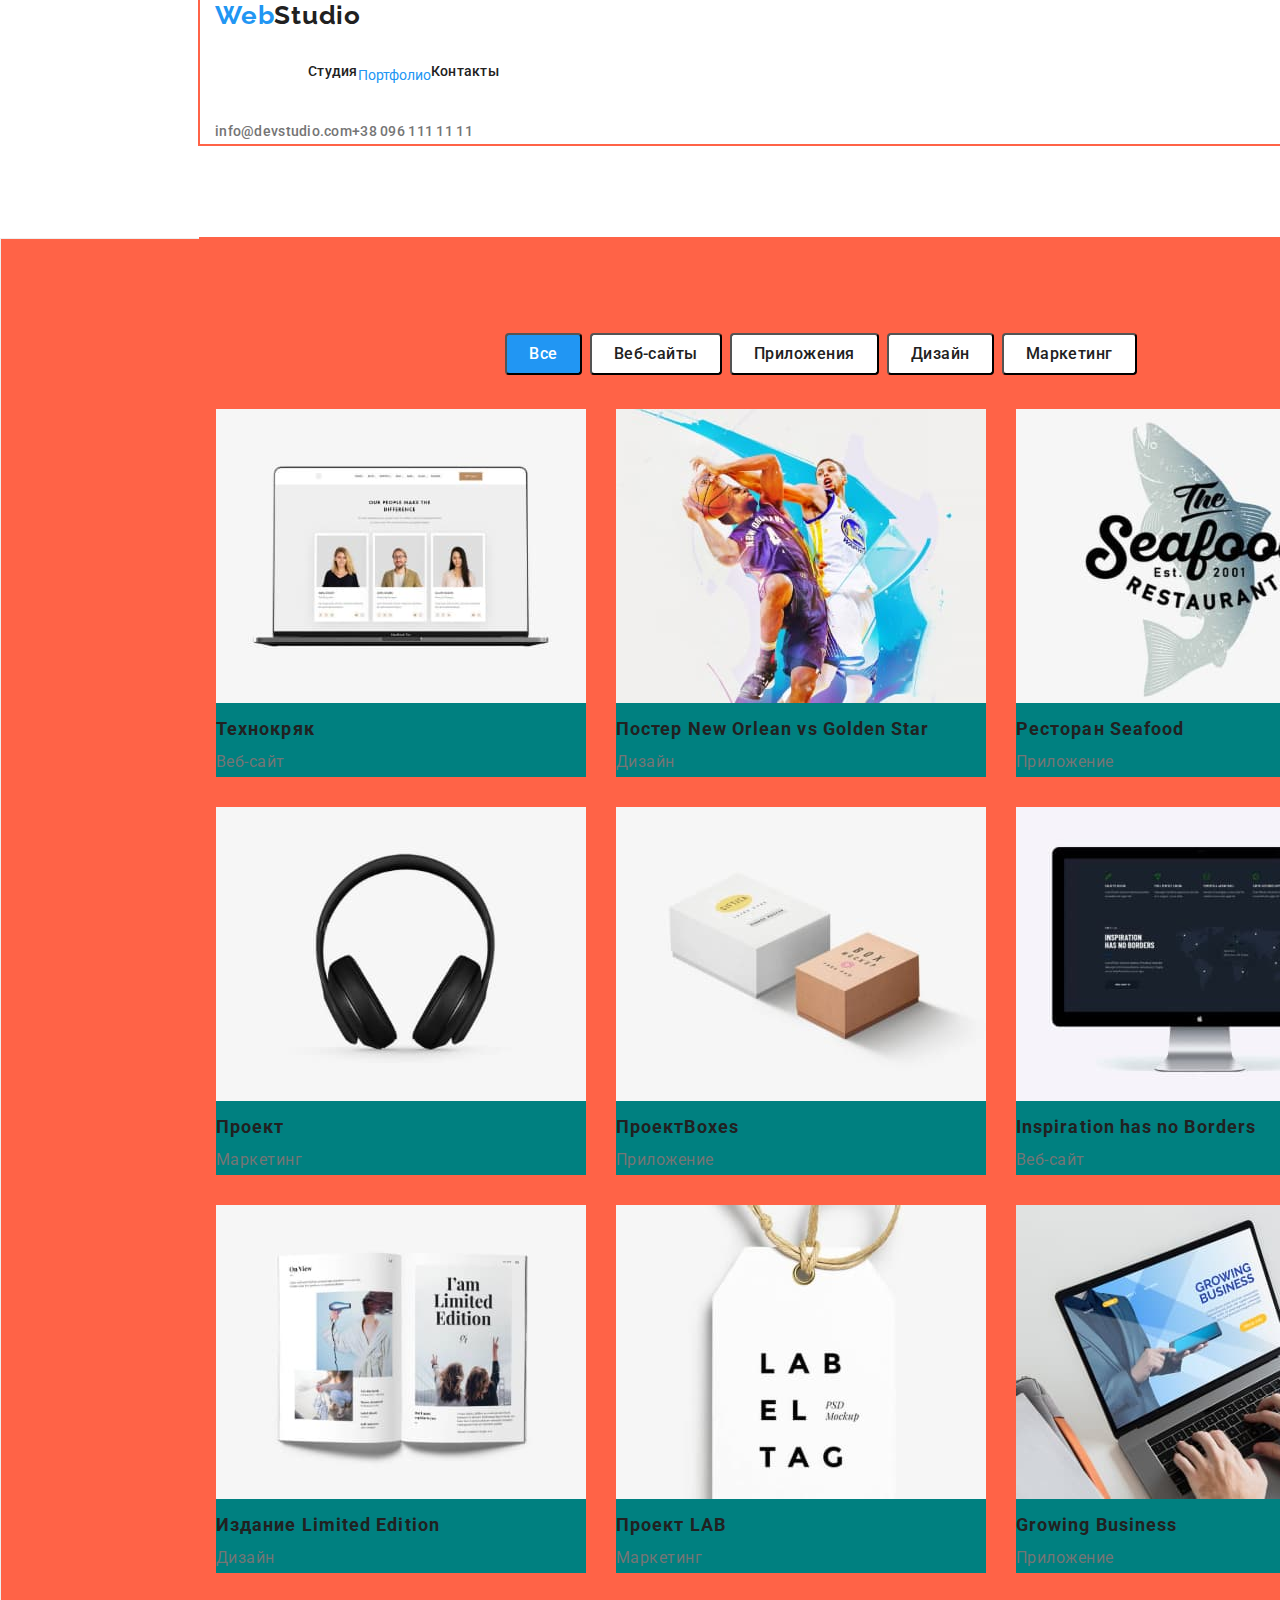
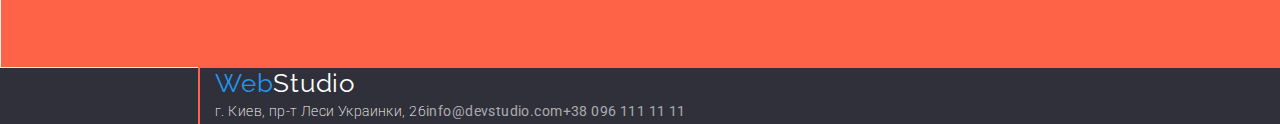
==== commit 4ccd33f7: "добавляет сетку" ====
--- a/portfolio.html
+++ b/portfolio.html
@@ -15,8 +15,9 @@
 <body>
     
     <!--Шапка-->
-    <header>
-        <nav>
+    <header class="page-header portfolio">
+        <div class="container">
+            <nav>
             <a href="WebStudio" class="logo"><span class="logo-text-blue">Web</span>Studio</a>
             <ul class="site-nav list">
                 <li><a href="index.html" class="link">Студия</a></li>
@@ -28,76 +29,81 @@
             <li><a href="mailto:info@devstudio.com" class="link">info@devstudio.com</a></li>
             <li><a href="tel:+380961111111" class="link">+38 096 111 11 11</a></li>
         </ul>
+    </div>
     
     </header>
-
     <main>
 <!--buttons-->
-<section class="section">
+
+<section class="section buttons">
+    <div class="container">
             <h1 class="visually-hidden">Our works</h1>
+    
+        <ul class="button-list">
+            <li class="item"><button type="button" class="button current">Все</button></li>
+            <li class="item"><button type="button" class="button">Веб-сайты</button></li>
+            <li class="item"><button type="button" class="button">Приложения</button></li>
+            <li class="item"><button type="button" class="button">Дизайн</button></li>
+            <li class="item"><button type="button" class="button">Маркетинг</button></li>
+        </ul>
+    
     <ul class="list">
-       <li><button type="button" class="button current">Все</button></li>
-       <li><button type="button" class="button">Веб-сайты</button></li>
-       <li><button type="button" class="button">Приложения</button></li>
-       <li><button type="button" class="button">Дизайн</button></li>
-       <li><button type="button" class="button">Маркетинг</button></li>
-    </ul>
-    <ul class="list">
-    <li>
+    <li class="list-item">
         <a href=""><img src="./images/img.jpg" alt="3 фото людей" width="370">
         <h2 class="subject">Технокряк</h2>
         <p class="subject-text">Веб-сайт</p>
         </a>
     </li>
-    <li>
+    <li class="list-item">
         <a href=""><img src="./images/img1.jpg" alt="два баскетболиста" width="370">
-        <h2 class="subject">Постер <span lang="en">New Orlean vs Golden Star</span>New Orlean vs Golden Star</h2>
+        <h2 class="subject">Постер <span lang="en">New Orlean vs Golden Star</span></h2>
         <p class="subject-text">Дизайн</p>
         </a>
     </li>
-    <li>
+    <li class="list-item">
         <a href=""><img src="./images/img2.jpg" alt="логотип рыбного ресторана" width="370">
         <h2 class="subject">Ресторан <span lang="en">Seafood</span></h2>
         <p class="subject-text">Приложение</p>
         </a>
     </li>
-    <li>
+    <li class="list-item">
         <a href=""><img src="./images/img3.jpg" alt="наушники" width="370">
         <h2 class="subject">Проект <span lang="en"></span></h2>
         <p class="subject-text">Маркетинг</p>
         </a>
     </li>
-    <li>
+    <li class="list-item">
         <a href=""><img src="./images/img4.jpg" alt="две коробки" width="370">
         <h2 class="subject">Проект<span lang="en">Boxes</span></h2>
         <p class="subject-text">Приложение</p>
         </a>
     </li>
-    <li>
+    <li class="list-item">
         <a href=""><img src="./images/img5.jpg" alt="монитор" width="370">
         <h2 class="subject"><span lang="en">Inspiration has no Borders</span></h2>
         <p class="subject-text">Веб-сайт</p>
         </a>
     </li>
-    <li>
+    <li class="list-item">
         <a href=""><img src="./images/img6.jpg" alt="открытый журнал" width="370">
         <h2 class="subject">Издание <span lang="en">Limited Edition</span></h2>
         <p class="subject-text">Дизайн</p>
         </a>
     </li>
-    <li>
+    <li class="list-item">
         <a href=""><img src="./images/img7.jpg" alt="бирка с логотипом" width="370">
         <h2 class="subject">Проект <span lang="en">LAB</span></h2>
         <p class="subject-text">Маркетинг</p>
         </a>
     </li>
-    <li>
+    <li class="list-item">
         <a href=""><img src="./images/img8.jpg" alt="ноутбук" width="370">
         <h2 class="subject">Growing Business</h2>
         <p class="subject-text">Приложение</p>
         </a>
     </li>
     </ul>
+    </div>
 </section>
 
         
@@ -107,18 +113,21 @@
     <!--footer-->
     
     <footer class="footer">
-        <a href="WebStudio" class="logo-text-blue">Web<span class="logo-text-white">Studio</span></a>
         <!--adres-->
-        
+        <div class="container">
+            <a href="WebStudio" class="logo-text-blue">Web<span class="logo-text-white">Studio</span></a>
             <address class="adress">
                 <ul class="list">
-                    <li><p>г. Киев, пр-т Леси Украинки, 26</p></li>
+                    <li>
+                        <p>г. Киев, пр-т Леси Украинки, 26</p>
+                    </li>
                     <li><a href="mailto:info@devstudio.com" class="link">info@devstudio.com</a></li>
                     <li><a href="tel:+380961111111" class="link">+38 096 111 11 11</a></li>
                 </ul>
             </address>
+        </div>
     
-        
+    
     </footer>
     </body>
     </html>
--- a/css/styles.css
+++ b/css/styles.css
@@ -8,21 +8,12 @@
   --our-team-bg-color: #f5f4fa;
 }
 
-.conteiner {
-  width: 1600px;
-  height: 80px;
-  left: 0px;
-  top: 0px;
-  display: inline-block;
-  background: #ffffff;
-}
 body {
   background-color: var(--primary-bg-color);
   color: var(--title-text-color);
   font-family: Roboto, sans-serif;
   font-size: 14px;
   line-height: 1.71;
-  outline: 2px solid tomato;
 }
 
 .link,
@@ -32,6 +23,17 @@
   text-decoration: none;
 }
 
+h1,
+h2,
+h3,
+h4,
+h5,
+h6,
+p,
+a {
+  margin-top: 0;
+  margin-bottom: 0;
+}
 .visually-hidden {
   position: absolute;
   white-space: nowrap;
@@ -46,9 +48,47 @@
 }
 
 .list {
+  display: flex;
+  flex-wrap: wrap;
   list-style: none;
   padding: 0px;
-  margin: 0px;
+  margin-right: 0px;
+  margin-bottom: 0;
+  margin-top: 0;
+}
+
+.list-item {
+  width: calc((100% - 60px) / 3);
+  margin-right: 30px;
+  margin-bottom: 30px;
+  margin-top: 0;
+  text-decoration: none;
+  background-color: teal;
+}
+
+.list-item:nth-child(3n) {
+  margin-right: 0;
+}
+
+.list-item:nth-last-child(-n + 3) {
+  margin-bottom: 0;
+}
+
+.container {
+  margin-left: 200px;
+  margin-right: 200px;
+  padding-left: 15px;
+  padding-right: 15px;
+  width: 1200px;
+  outline: 2px solid tomato;
+}
+
+.page-header {
+  width: 1600px;
+}
+
+.portfolio {
+  margin-bottom: 94px;
 }
 .logo {
   color: var(--primary-text-color);
@@ -76,9 +116,8 @@
 .hero {
   background-color: var(--secondary-bg-color);
   width: 1600px;
-  left: 0px;
-  top: 80px;
   text-align: center;
+  margin-bottom: 94px;
 }
 
 .hero-title {
@@ -88,7 +127,6 @@
   font-weight: 900;
   font-size: 44px;
   line-height: 1.36;
-
   text-transform: uppercase;
 }
 
@@ -102,14 +140,47 @@
   line-height: 1.63;
   letter-spacing: 0.03em;
   cursor: pointer;
-  border-radius: 0px;
-  width: 200px;
-  height: 50px;
-  left: 700px;
-  top: 430px;
+  border-radius: 4px;
+  min-width: 73px;
+  padding: 6px 22px;
+}
+.buttons {
+  margin-top: 94px;
+  padding-bottom: 94px;
+  width: 1600px;
+  background-color: tomato;
+  border: 1px solid #eeeeee;
+}
+
+.button-list {
+  padding-top: 94px;
+  padding-bottom: 34px;
+  margin-top: 0;
+  margin-bottom: 0;
+  list-style: none;
+  display: flex;
+  justify-content: center;
+}
+
+.button-list .item + .item {
+  margin-left: 8px;
+}
+
+.main-nav {
+  display: flex;
+  align-items: center;
+  justify-content: flex-start;
+}
+.site-nav {
+  display: flex;
+  margin-left: 93px;
 }
 
 .site-nav .link {
+  display: block;
+  padding-top: 32px;
+  padding-bottom: 32px;
+
   color: var(--primary-text-color);
   font-weight: 500;
   font-size: 14px;
@@ -117,16 +188,41 @@
   letter-spacing: 0.02em;
   text-decoration: none;
 }
+.site-nav .item {
+  color: var(--primary-text-color);
+  margin-right: 50px;
+}
+
+.site-nav .item:last-child {
+  margin-right: 0;
+}
+/*селектор соседа*/
+/*.site-nav .item + .item{
+  margin-left: 50;
+}
+/*селектор соседа*/
+
 .link:hover,
 .link:focus {
   color: var(--accent-text-color);
 }
 
 .link-current {
-  color: var(--accent-text-color);
-}
-
-/* Ctrl + / */
+  display: block;
+  padding-top: 32px;
+  padding-bottom: 32px;
+
+  color: var(--accent-text-color);
+}
+
+.auth-nav {
+  display: flex;
+  margin-left: auto;
+}
+
+.auth-nav .item + .item {
+  margin-left: 50px;
+}
 
 .auth-nav .link {
   color: var(--title-text-color);
@@ -140,6 +236,35 @@
 .link:focus {
   color: var(--accent-text-color);
 }
+
+/*features*/
+
+.feature-list {
+  display: center;
+  display: flex;
+  flex-wrap: wrap;
+  margin-top: 0;
+  margin-bottom: 94px;
+  padding-left: 0;
+  color: var(--primary-text-color);
+  font-weight: 700;
+  line-height: 1.14;
+  letter-spacing: 0.03em;
+  list-style: none;
+}
+
+.feature-list .item {
+  display: block;
+  width: 270px;
+  margin-left: 0;
+  margin-right: 0px;
+}
+
+/*display: block;
+  width: 270px;
+  margin-left: 0;
+  margin-right: 30px;*/
+
 .section-title {
   color: var(--primary-text-color);
   font-weight: bold;
@@ -147,22 +272,23 @@
   line-height: 1.17;
   text-align: center;
   letter-spacing: 0.03em;
-}
-
-.img {
-  background-color: var(--primary-bg-color);
-}
-/*features*/
-
-.features-list .title {
+  margin-top: 0;
+  margin-bottom: 50px;
+}
+
+.title {
   color: var(--primary-text-color);
   font-weight: 700;
   line-height: 1.14;
   letter-spacing: 0.03em;
 }
 
-.section-our-team {
-  background: var(--our-team-bg-color);
+.section.our-team {
+  background: teal;
+  width: 1600px;
+
+  margin-top: 94px;
+  margin-bottom: 0;
 }
 .our-team-name {
   color: var(--primary-text-color);
@@ -171,14 +297,32 @@
   line-height: 1.19;
   letter-spacing: 0.03em;
 }
+
+.some-item {
+  padding-top: 94px;
+  padding-bottom: 94px;
+}
 .title-text {
+  margin-left: 0;
   color: var(--primary-text-color);
   font-weight: 700;
   line-height: 1.19;
   letter-spacing: 0.03em;
   text-transform: uppercase;
-}
-
+  margin-top: 0;
+  margin-bottom: 10px;
+}
+
+.title-text:last-child {
+  margin-right: 0;
+}
+.lead {
+  color: var(--title-text-color);
+  font-weight: 400;
+  font-size: 14px;
+  line-height: 1.71;
+  letter-spacing: 0.03em;
+}
 /*Buttons*/
 
 .button:hover,
@@ -199,15 +343,14 @@
   line-height: 1.14;
   min-width: 200px;
   height: 50px;
-  left: 700px;
-  top: 430px;
   display: inline-block;
-  box-shadow: 0px 4px 4px rgba(0, 0, 0, 0.15);
   border-radius: 4px;
+  padding: 10px 32px;
 }
 
 .footer {
   background-color: var(--secondary-bg-color);
+  width: 1600px;
 }
 
 .adress {
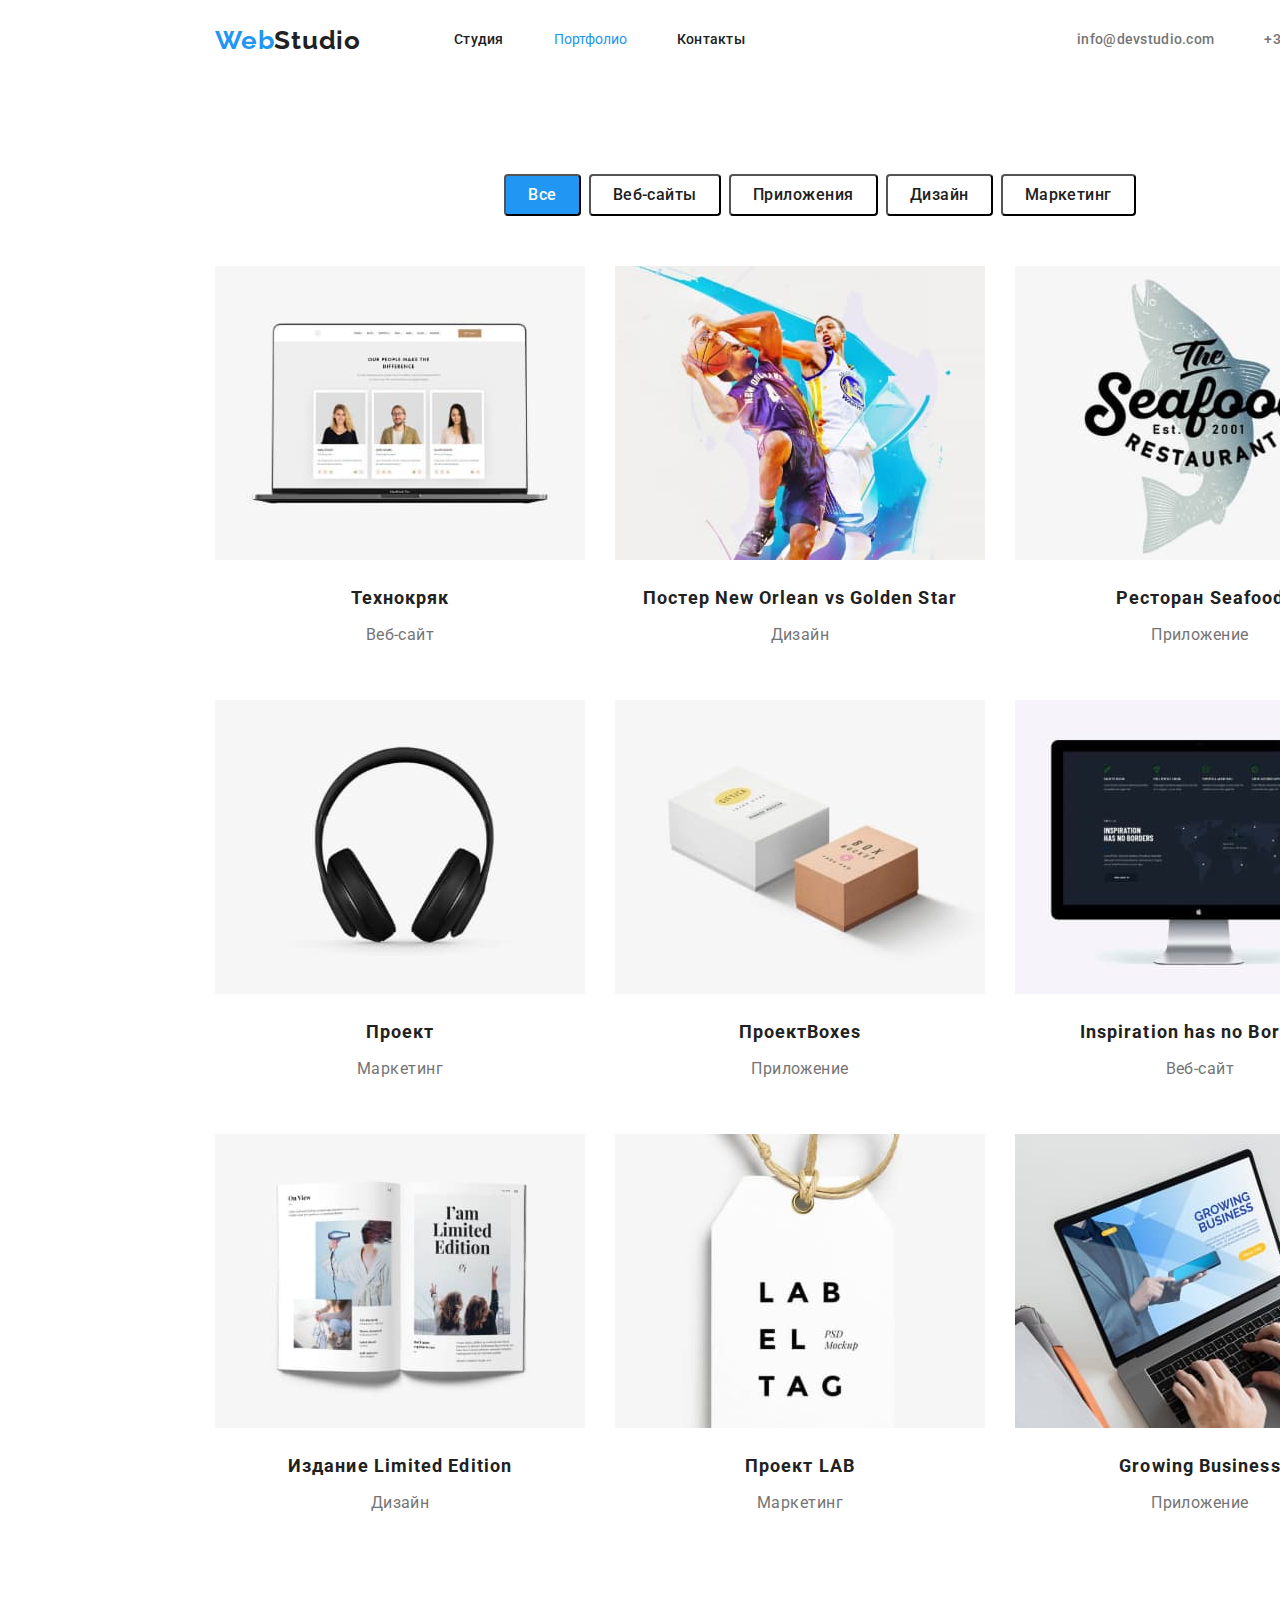
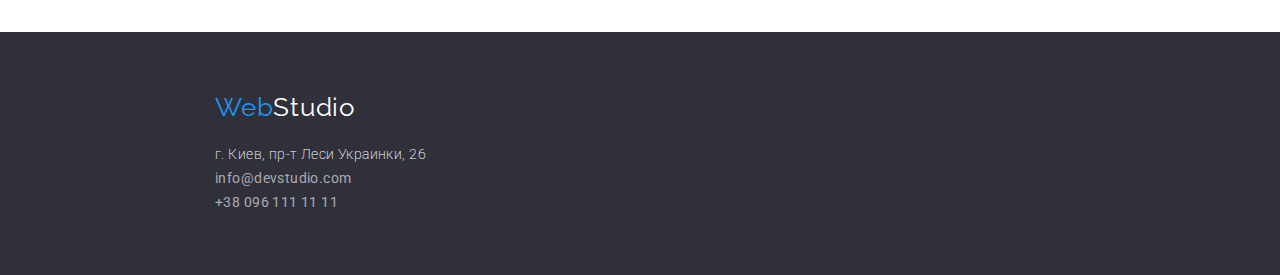
==== commit 3ba85bad: "исправляет ошибки" ====
--- a/portfolio.html
+++ b/portfolio.html
@@ -15,27 +15,27 @@
 <body>
     
     <!--Шапка-->
-    <header class="page-header portfolio">
-        <div class="container">
-            <nav>
+    <header class="page-header">
+        
+            <nav class="container main-nav">
             <a href="WebStudio" class="logo"><span class="logo-text-blue">Web</span>Studio</a>
-            <ul class="site-nav list">
-                <li><a href="index.html" class="link">Студия</a></li>
-                <li><a href="./portfolio.html" class="link-current">Портфолио</a></li>
-                <li><a href="" class="link">Контакты</a></li>
+            <ul class="header-site-nav list">
+                <li class="item"><a href="index.html" class="link">Студия</a></li>
+                <li class="item"><a href="./portfolio.html" class="link-current">Портфолио</a></li>
+                <li class="item"><a href="" class="link">Контакты</a></li>
             </ul>
-        </nav>
+        
         <ul class="auth-nav list">
-            <li><a href="mailto:info@devstudio.com" class="link">info@devstudio.com</a></li>
-            <li><a href="tel:+380961111111" class="link">+38 096 111 11 11</a></li>
+            <li class="item"><a href="mailto:info@devstudio.com" class="link">info@devstudio.com</a></li>
+            <li class="item"><a href="tel:+380961111111" class="link">+38 096 111 11 11</a></li>
         </ul>
-    </div>
+    </nav>
     
     </header>
     <main>
 <!--buttons-->
 
-<section class="section buttons">
+<section class="section-buttons">
     <div class="container">
             <h1 class="visually-hidden">Our works</h1>
     
@@ -49,55 +49,55 @@
     
     <ul class="list">
     <li class="list-item">
-        <a href=""><img src="./images/img.jpg" alt="3 фото людей" width="370">
+        <a href=""><img class="img-item" src="./images/img.jpg" alt="3 фото людей" width="370">
         <h2 class="subject">Технокряк</h2>
         <p class="subject-text">Веб-сайт</p>
         </a>
     </li>
     <li class="list-item">
-        <a href=""><img src="./images/img1.jpg" alt="два баскетболиста" width="370">
+        <a href=""><img class="img-item" src="./images/img1.jpg" alt="два баскетболиста" width="370">
         <h2 class="subject">Постер <span lang="en">New Orlean vs Golden Star</span></h2>
         <p class="subject-text">Дизайн</p>
         </a>
     </li>
     <li class="list-item">
-        <a href=""><img src="./images/img2.jpg" alt="логотип рыбного ресторана" width="370">
+        <a href=""><img class="img-item" src="./images/img2.jpg" alt="логотип рыбного ресторана" width="370">
         <h2 class="subject">Ресторан <span lang="en">Seafood</span></h2>
         <p class="subject-text">Приложение</p>
         </a>
     </li>
     <li class="list-item">
-        <a href=""><img src="./images/img3.jpg" alt="наушники" width="370">
+        <a href=""><img class="img-item" src="./images/img3.jpg" alt="наушники" width="370">
         <h2 class="subject">Проект <span lang="en"></span></h2>
         <p class="subject-text">Маркетинг</p>
         </a>
     </li>
     <li class="list-item">
-        <a href=""><img src="./images/img4.jpg" alt="две коробки" width="370">
+        <a href=""><img class="img-item" src="./images/img4.jpg" alt="две коробки" width="370">
         <h2 class="subject">Проект<span lang="en">Boxes</span></h2>
         <p class="subject-text">Приложение</p>
         </a>
     </li>
     <li class="list-item">
-        <a href=""><img src="./images/img5.jpg" alt="монитор" width="370">
+        <a href=""><img class="img-item" src="./images/img5.jpg" alt="монитор" width="370">
         <h2 class="subject"><span lang="en">Inspiration has no Borders</span></h2>
         <p class="subject-text">Веб-сайт</p>
         </a>
     </li>
     <li class="list-item">
-        <a href=""><img src="./images/img6.jpg" alt="открытый журнал" width="370">
+        <a href=""><img class="img-item" src="./images/img6.jpg" alt="открытый журнал" width="370">
         <h2 class="subject">Издание <span lang="en">Limited Edition</span></h2>
         <p class="subject-text">Дизайн</p>
         </a>
     </li>
     <li class="list-item">
-        <a href=""><img src="./images/img7.jpg" alt="бирка с логотипом" width="370">
+        <a href=""><img class="img-item" src="./images/img7.jpg" alt="бирка с логотипом" width="370">
         <h2 class="subject">Проект <span lang="en">LAB</span></h2>
         <p class="subject-text">Маркетинг</p>
         </a>
     </li>
     <li class="list-item">
-        <a href=""><img src="./images/img8.jpg" alt="ноутбук" width="370">
+        <a href=""><img class="img-item" src="./images/img8.jpg" alt="ноутбук" width="370">
         <h2 class="subject">Growing Business</h2>
         <p class="subject-text">Приложение</p>
         </a>
@@ -112,20 +112,23 @@
 
     <!--footer-->
     
-    <footer class="footer">
-        <!--adres-->
-        <div class="container">
+<footer class="footer">
+    <!--adres-->
+    <div class="container">
+        <div class="adress-logo">
             <a href="WebStudio" class="logo-text-blue">Web<span class="logo-text-white">Studio</span></a>
-            <address class="adress">
-                <ul class="list">
-                    <li>
-                        <p>г. Киев, пр-т Леси Украинки, 26</p>
-                    </li>
-                    <li><a href="mailto:info@devstudio.com" class="link">info@devstudio.com</a></li>
-                    <li><a href="tel:+380961111111" class="link">+38 096 111 11 11</a></li>
-                </ul>
-            </address>
         </div>
+
+        <address class="adress">
+            <ul class="adress-list">
+                <li class="adress-link">
+                    г. Киев, пр-т Леси Украинки, 26
+                </li>
+                <li class="adress-link"><a href="mailto:info@devstudio.com" class="link">info@devstudio.com</a></li>
+                <li class="adress-link"><a href="tel:+380961111111" class="link">+38 096 111 11 11</a></li>
+            </ul>
+        </address>
+    </div>
     
     
     </footer>
--- a/css/styles.css
+++ b/css/styles.css
@@ -47,6 +47,200 @@
   margin: -1px;
 }
 
+.container {
+  text-align: center;
+  margin-left: 200px;
+  margin-right: 200px;
+  padding-left: 15px;
+  padding-right: 15px;
+  width: 1200px;
+}
+
+.main-nav {
+  display: flex;
+  align-items: center;
+  justify-content: flex-start;
+}
+.header-site-nav {
+  display: flex;
+  margin-left: 93px;
+}
+
+.header-site-nav .link {
+  display: block;
+  padding-top: 32px;
+  padding-bottom: 32px;
+
+  color: var(--primary-text-color);
+  font-weight: 500;
+  font-size: 14px;
+  line-height: 1.14;
+  letter-spacing: 0.02em;
+  text-decoration: none;
+}
+
+.site-nav .link {
+  color: var(--primary-text-color);
+  font-weight: 500;
+  font-size: 14px;
+  line-height: 1.14;
+  letter-spacing: 0.02em;
+  text-decoration: none;
+}
+.header-site-nav .item {
+  color: var(--primary-text-color);
+  margin-right: 50px;
+}
+
+.header-site-nav .item:last-child {
+  margin-right: 0;
+}
+/*селектор соседа*/
+/*.site-nav .item + .item{
+  margin-left: 50;
+}
+/*селектор соседа*/
+
+.link:hover,
+.link:focus {
+  color: var(--accent-text-color);
+}
+
+.link-current {
+  color: var(--accent-text-color);
+  display: block;
+  padding-top: 32px;
+  padding-bottom: 32px;
+  font-size: 14px;
+  line-height: 1.14;
+}
+
+.auth-nav {
+  display: flex;
+  margin-left: auto;
+  padding-top: 32px;
+  padding-bottom: 32px;
+}
+
+.auth-nav .item + .item {
+  margin-left: 50px;
+}
+
+.auth-nav .link {
+  color: var(--title-text-color);
+  font-weight: 500;
+  font-size: 14px;
+  line-height: 1.14;
+  letter-spacing: 0.02em;
+}
+
+.link:hover,
+.link:focus {
+  color: var(--accent-text-color);
+}
+
+.list-item {
+  border-radius: 1px solid;
+  width: calc((100% - 60px) / 3);
+  display: block;
+  max-width: 100%;
+  height: auto;
+  margin-right: 30px;
+  margin-bottom: 30px;
+  margin-top: 0;
+  text-decoration: none;
+}
+
+.list-item:nth-child(3n) {
+  margin-right: 0;
+}
+
+.list-item:nth-last-child(-n + 3) {
+  margin-bottom: 0;
+}
+
+.portfolio {
+  margin-bottom: 94px;
+}
+.logo {
+  color: var(--primary-text-color);
+  font-weight: 700;
+  font-family: Raleway, sans-serif;
+  font-size: 26px;
+  line-height: 1.19;
+  letter-spacing: 0.03em;
+  text-decoration: none;
+}
+
+.logo-text-blue {
+  color: var(--accent-text-color);
+  font-family: Raleway, sans-serif;
+  font-size: 26px;
+  line-height: 1.19;
+  letter-spacing: 0.03em;
+  text-decoration: none;
+}
+
+.logo-text-white {
+  color: var(--primary-bg-color);
+}
+
+.hero {
+  background-color: var(--secondary-bg-color);
+  padding: auto;
+  text-align: center;
+}
+
+.hero-title {
+  display: block;
+  flex-wrap: wrap;
+  text-align: center;
+  width: 696px;
+  margin: 0 auto;
+  margin-bottom: 50px;
+
+  color: var(--hero-text-color);
+  font-weight: 900;
+  font-size: 44px;
+  line-height: 1.36;
+  text-transform: uppercase;
+}
+
+.button.primary {
+  color: var(--hero-text-color);
+  background-color: var(--accent-text-color);
+  font-weight: 700;
+  font-size: 16px;
+  line-height: 1.14;
+  min-width: 200px;
+
+  height: 50px;
+  display: inline-block;
+  border-radius: 4px;
+  padding: 10px 32px;
+
+  justify-content: center;
+}
+
+.button {
+  color: var(--primary-text-color);
+  background-color: var(--primary-bg-color);
+  font-family: inherit;
+  font-style: normal;
+  font-weight: 500;
+  font-size: 16px;
+  line-height: 1.63;
+  letter-spacing: 0.03em;
+  cursor: pointer;
+  border-radius: 4px;
+  min-width: 73px;
+  padding: 6px 22px;
+}
+.section-buttons {
+  padding-top: 94px;
+  padding-bottom: 94px;
+}
+
 .list {
   display: flex;
   flex-wrap: wrap;
@@ -57,106 +251,16 @@
   margin-top: 0;
 }
 
-.list-item {
-  width: calc((100% - 60px) / 3);
-  margin-right: 30px;
-  margin-bottom: 30px;
-  margin-top: 0;
-  text-decoration: none;
-  background-color: teal;
-}
-
-.list-item:nth-child(3n) {
-  margin-right: 0;
-}
-
-.list-item:nth-last-child(-n + 3) {
-  margin-bottom: 0;
-}
-
-.container {
-  margin-left: 200px;
-  margin-right: 200px;
-  padding-left: 15px;
-  padding-right: 15px;
-  width: 1200px;
-  outline: 2px solid tomato;
-}
-
-.page-header {
-  width: 1600px;
-}
-
-.portfolio {
-  margin-bottom: 94px;
-}
-.logo {
-  color: var(--primary-text-color);
-  font-weight: 700;
-  font-family: Raleway, sans-serif;
-  font-size: 26px;
-  line-height: 1.19;
-  letter-spacing: 0.03em;
-  text-decoration: none;
-}
-
-.logo-text-blue {
-  color: var(--accent-text-color);
-  font-family: Raleway, sans-serif;
-  font-size: 26px;
-  line-height: 1.19;
-  letter-spacing: 0.03em;
-  text-decoration: none;
-}
-
-.logo-text-white {
-  color: var(--primary-bg-color);
-}
-
-.hero {
-  background-color: var(--secondary-bg-color);
-  width: 1600px;
-  text-align: center;
-  margin-bottom: 94px;
-}
-
-.hero-title {
-  margin-top: 0px;
-  margin-bottom: 40px;
-  color: var(--hero-text-color);
-  font-weight: 900;
-  font-size: 44px;
-  line-height: 1.36;
-  text-transform: uppercase;
-}
-
-.button {
-  color: var(--primary-text-color);
-  background-color: var(--primary-bg-color);
-  font-family: inherit;
-  font-style: normal;
-  font-weight: 500;
-  font-size: 16px;
-  line-height: 1.63;
-  letter-spacing: 0.03em;
-  cursor: pointer;
-  border-radius: 4px;
-  min-width: 73px;
-  padding: 6px 22px;
-}
-.buttons {
-  margin-top: 94px;
-  padding-bottom: 94px;
-  width: 1600px;
-  background-color: tomato;
-  border: 1px solid #eeeeee;
+.img-item {
+  display: block;
+  max-width: 100%;
+  height: auto;
 }
 
 .button-list {
-  padding-top: 94px;
-  padding-bottom: 34px;
-  margin-top: 0;
-  margin-bottom: 0;
+  margin-bottom: 50px;
+  margin-top: 0;
+
   list-style: none;
   display: flex;
   justify-content: center;
@@ -166,81 +270,99 @@
   margin-left: 8px;
 }
 
-.main-nav {
-  display: flex;
-  align-items: center;
-  justify-content: flex-start;
-}
-.site-nav {
-  display: flex;
-  margin-left: 93px;
-}
-
-.site-nav .link {
-  display: block;
-  padding-top: 32px;
-  padding-bottom: 32px;
-
+.subject {
+  padding-top: 20px;
+  padding-bottom: 4px;
+  font-style: normal;
+  font-weight: bold;
+  font-size: 18px;
+  line-height: 36px;
+  letter-spacing: 0.06em;
+  color: var(--primary-text-color);
+}
+.subject-text {
+  padding-bottom: 20px;
+  font-size: 16px;
+  line-height: 30px;
+  letter-spacing: 0.03em;
+  color: var(--title-text-color);
+}
+
+.section.our-team {
+  margin-top: 94px;
+  padding-top: 0;
+  padding-bottom: 94px;
+
+  margin-bottom: 0;
+  background: var(--our-team-bg-color);
+}
+
+.section-our-title {
+  padding-top: 94px;
+  color: var(--primary-text-color);
+  font-weight: bold;
+  font-size: 36px;
+  line-height: 1.17;
+  text-align: center;
+  letter-spacing: 0.03em;
+  margin-top: 0;
+  margin-bottom: 50px;
+}
+
+.item-team {
+  width: 270px;
+  margin-right: 30px;
+  margin-bottom: 0px;
+  margin-top: 0;
+  text-decoration: none;
+  background-color: var(--hero-text-color);
+  border-radius: 0px 0px 4px 4px;
+}
+
+.item-team:last-child {
+  margin-right: 0;
+}
+
+.our-team-img {
+  display: block;
+  max-width: 100%;
+  height: auto;
+}
+
+.our-team-card {
+  display: inline;
+  padding: 0;
+}
+
+.our-team-name {
   color: var(--primary-text-color);
   font-weight: 500;
-  font-size: 14px;
-  line-height: 1.14;
-  letter-spacing: 0.02em;
-  text-decoration: none;
-}
-.site-nav .item {
-  color: var(--primary-text-color);
-  margin-right: 50px;
-}
-
-.site-nav .item:last-child {
-  margin-right: 0;
-}
-/*селектор соседа*/
-/*.site-nav .item + .item{
-  margin-left: 50;
-}
-/*селектор соседа*/
-
-.link:hover,
-.link:focus {
-  color: var(--accent-text-color);
-}
-
-.link-current {
-  display: block;
-  padding-top: 32px;
-  padding-bottom: 32px;
-
-  color: var(--accent-text-color);
-}
-
-.auth-nav {
-  display: flex;
-  margin-left: auto;
-}
-
-.auth-nav .item + .item {
-  margin-left: 50px;
-}
-
-.auth-nav .link {
-  color: var(--title-text-color);
-  font-weight: 500;
-  font-size: 14px;
-  line-height: 1.14;
-  letter-spacing: 0.02em;
-}
-
-.link:hover,
-.link:focus {
-  color: var(--accent-text-color);
+  font-size: 16px;
+  line-height: 1.19;
+  letter-spacing: 0.03em;
+  margin-top: 30px;
+
+  text-align: center;
+}
+
+.our-team-text {
+  margin-top: 10px;
+  margin-bottom: 30px;
+  text-align: center;
 }
 
 /*features*/
 
+.section {
+  padding-bottom: 94px;
+}
+
+.section-feature {
+  padding-top: 94px;
+  padding-bottom: 94px;
+}
+
 .feature-list {
-  display: center;
   display: flex;
   flex-wrap: wrap;
   margin-top: 0;
@@ -253,11 +375,39 @@
   list-style: none;
 }
 
-.feature-list .item {
-  display: block;
+.feature-list-text {
   width: 270px;
+  margin-right: 30px;
+  margin-bottom: 0px;
+  margin-top: 0;
+}
+
+.feature-list-text:last-child {
+  margin-right: 0;
+}
+
+.title-text {
+  text-align: left;
   margin-left: 0;
-  margin-right: 0px;
+  color: var(--primary-text-color);
+  font-weight: 700;
+  line-height: 1.19;
+  letter-spacing: 0.03em;
+  text-transform: uppercase;
+  margin-top: 0;
+  margin-bottom: 10px;
+}
+
+.title-text:last-child {
+  margin-right: 0;
+}
+.feature-lead {
+  text-align: left;
+  color: var(--title-text-color);
+  font-weight: 400;
+  font-size: 14px;
+  line-height: 1.71;
+  letter-spacing: 0.03em;
 }
 
 /*display: block;
@@ -265,7 +415,11 @@
   margin-left: 0;
   margin-right: 30px;*/
 
-.section-title {
+.section-about {
+  padding-bottom: 94;
+}
+
+.section-about-title {
   color: var(--primary-text-color);
   font-weight: bold;
   font-size: 36px;
@@ -276,6 +430,17 @@
   margin-bottom: 50px;
 }
 
+.about-item {
+  width: 370px;
+  margin-right: 30px;
+  margin-bottom: 0px;
+  margin-top: 0;
+}
+
+.about-item:last-child {
+  margin-right: 0;
+}
+
 .title {
   color: var(--primary-text-color);
   font-weight: 700;
@@ -283,46 +448,6 @@
   letter-spacing: 0.03em;
 }
 
-.section.our-team {
-  background: teal;
-  width: 1600px;
-
-  margin-top: 94px;
-  margin-bottom: 0;
-}
-.our-team-name {
-  color: var(--primary-text-color);
-  font-weight: 500;
-  font-size: 16px;
-  line-height: 1.19;
-  letter-spacing: 0.03em;
-}
-
-.some-item {
-  padding-top: 94px;
-  padding-bottom: 94px;
-}
-.title-text {
-  margin-left: 0;
-  color: var(--primary-text-color);
-  font-weight: 700;
-  line-height: 1.19;
-  letter-spacing: 0.03em;
-  text-transform: uppercase;
-  margin-top: 0;
-  margin-bottom: 10px;
-}
-
-.title-text:last-child {
-  margin-right: 0;
-}
-.lead {
-  color: var(--title-text-color);
-  font-weight: 400;
-  font-size: 14px;
-  line-height: 1.71;
-  letter-spacing: 0.03em;
-}
 /*Buttons*/
 
 .button:hover,
@@ -335,22 +460,9 @@
   background-color: var(--accent-text-color);
 }
 
-.button.primary {
-  color: var(--hero-text-color);
-  background-color: var(--accent-text-color);
-  font-weight: 700;
-  font-size: 16px;
-  line-height: 1.14;
-  min-width: 200px;
-  height: 50px;
-  display: inline-block;
-  border-radius: 4px;
-  padding: 10px 32px;
-}
-
 .footer {
+  text-align: left;
   background-color: var(--secondary-bg-color);
-  width: 1600px;
 }
 
 .adress {
@@ -363,7 +475,20 @@
   letter-spacing: 0.03em;
 }
 
-.adress .logo {
+.adress-list {
+  text-align: left;
+  margin: 0;
+  list-style: none;
+  padding-bottom: 60px;
+  padding-left: 0;
+  margin-left: 0;
+}
+
+.adress-logo {
+  display: block;
+  text-align: left;
+  padding-top: 60px;
+  padding-bottom: 20px;
   color: var(--accent-text-color);
   font-family: Raleway, sans-serif;
   font-style: normal;
@@ -376,6 +501,10 @@
   color: var(--hero-text-color);
 }
 
+.adress-link {
+  margin: 0;
+}
+
 .link {
   color: rgba(255, 255, 255, 0.6);
   font-weight: 400;
@@ -388,18 +517,3 @@
 .link:focus {
   color: var(--accent-text-color);
 }
-
-.subject {
-  font-style: normal;
-  font-weight: bold;
-  font-size: 18px;
-  line-height: 36px;
-  letter-spacing: 0.06em;
-  color: var(--primary-text-color);
-}
-.subject-text {
-  font-size: 16px;
-  line-height: 30px;
-  letter-spacing: 0.03em;
-  color: var(--title-text-color);
-}
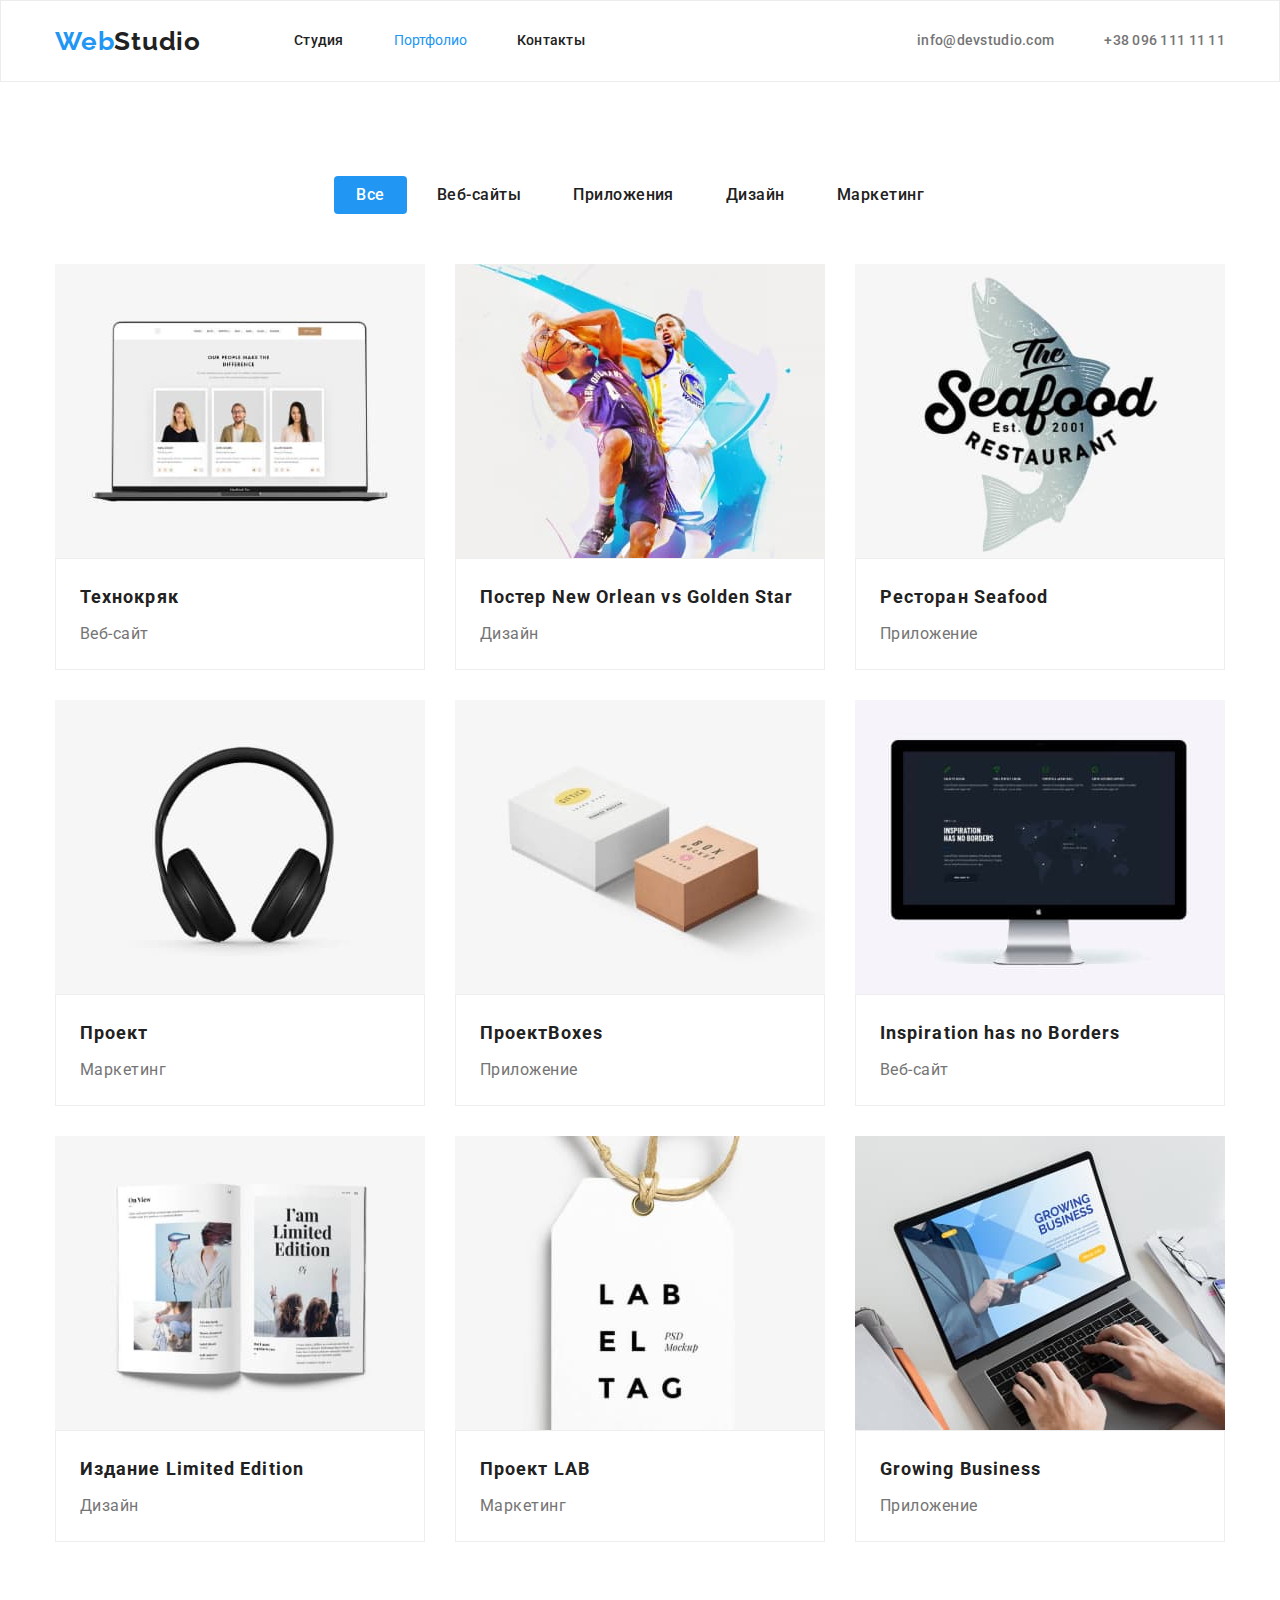
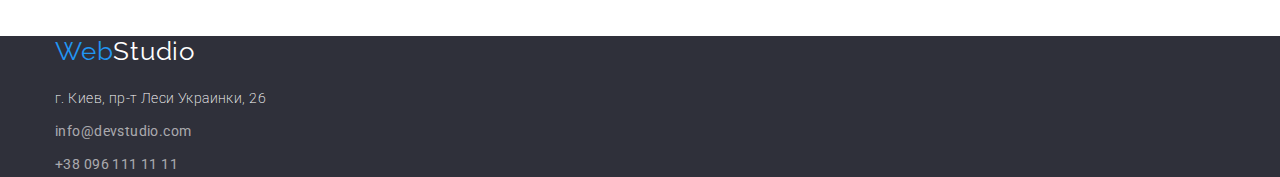
==== commit 3306d412: "исправляет ошибки" ====
--- a/portfolio.html
+++ b/portfolio.html
@@ -50,56 +50,81 @@
     <ul class="list">
     <li class="list-item">
         <a href=""><img class="img-item" src="./images/img.jpg" alt="3 фото людей" width="370">
+      <div class="list-btn">
         <h2 class="subject">Технокряк</h2>
         <p class="subject-text">Веб-сайт</p>
+        </div>
         </a>
+          
+        
     </li>
     <li class="list-item">
         <a href=""><img class="img-item" src="./images/img1.jpg" alt="два баскетболиста" width="370">
+     <div class="list-btn">
         <h2 class="subject">Постер <span lang="en">New Orlean vs Golden Star</span></h2>
         <p class="subject-text">Дизайн</p>
+        </div>
         </a>
+     
     </li>
     <li class="list-item">
         <a href=""><img class="img-item" src="./images/img2.jpg" alt="логотип рыбного ресторана" width="370">
+            <div class="list-btn">
         <h2 class="subject">Ресторан <span lang="en">Seafood</span></h2>
         <p class="subject-text">Приложение</p>
+        </div>
         </a>
+        
     </li>
     <li class="list-item">
         <a href=""><img class="img-item" src="./images/img3.jpg" alt="наушники" width="370">
+            <div class="list-btn">
         <h2 class="subject">Проект <span lang="en"></span></h2>
         <p class="subject-text">Маркетинг</p>
+        </div>
         </a>
+
     </li>
     <li class="list-item">
         <a href=""><img class="img-item" src="./images/img4.jpg" alt="две коробки" width="370">
+            <div class="list-btn">
         <h2 class="subject">Проект<span lang="en">Boxes</span></h2>
         <p class="subject-text">Приложение</p>
+        </div>
         </a>
+        
     </li>
     <li class="list-item">
         <a href=""><img class="img-item" src="./images/img5.jpg" alt="монитор" width="370">
+            <div class="list-btn">
         <h2 class="subject"><span lang="en">Inspiration has no Borders</span></h2>
         <p class="subject-text">Веб-сайт</p>
+        </div>
         </a>
+        
     </li>
     <li class="list-item">
         <a href=""><img class="img-item" src="./images/img6.jpg" alt="открытый журнал" width="370">
+            <div class="list-btn">
         <h2 class="subject">Издание <span lang="en">Limited Edition</span></h2>
         <p class="subject-text">Дизайн</p>
+        </div>
         </a>
     </li>
     <li class="list-item">
         <a href=""><img class="img-item" src="./images/img7.jpg" alt="бирка с логотипом" width="370">
+            <div class="list-btn">
         <h2 class="subject">Проект <span lang="en">LAB</span></h2>
         <p class="subject-text">Маркетинг</p>
+        </div>
         </a>
     </li>
     <li class="list-item">
         <a href=""><img class="img-item" src="./images/img8.jpg" alt="ноутбук" width="370">
+            <div class="list-btn">
         <h2 class="subject">Growing Business</h2>
         <p class="subject-text">Приложение</p>
+        </div>
         </a>
     </li>
     </ul>
--- a/css/styles.css
+++ b/css/styles.css
@@ -49,11 +49,15 @@
 
 .container {
   text-align: center;
-  margin-left: 200px;
-  margin-right: 200px;
+  margin: 0 auto;
+
   padding-left: 15px;
   padding-right: 15px;
   width: 1200px;
+}
+
+.page-header {
+  border: 1px solid #ececec;
 }
 
 .main-nav {
@@ -70,7 +74,6 @@
   display: block;
   padding-top: 32px;
   padding-bottom: 32px;
-
   color: var(--primary-text-color);
   font-weight: 500;
   font-size: 14px;
@@ -163,6 +166,8 @@
   margin-bottom: 94px;
 }
 .logo {
+  padding-top: 24px;
+  padding-bottom: 24px;
   color: var(--primary-text-color);
   font-weight: 700;
   font-family: Raleway, sans-serif;
@@ -187,18 +192,17 @@
 
 .hero {
   background-color: var(--secondary-bg-color);
-  padding: auto;
+  padding: 200px 0;
   text-align: center;
 }
 
 .hero-title {
-  display: block;
   flex-wrap: wrap;
   text-align: center;
   width: 696px;
   margin: 0 auto;
   margin-bottom: 50px;
-
+  letter-spacing: 0.06em;
   color: var(--hero-text-color);
   font-weight: 900;
   font-size: 44px;
@@ -213,7 +217,7 @@
   font-size: 16px;
   line-height: 1.14;
   min-width: 200px;
-
+  border: 0;
   height: 50px;
   display: inline-block;
   border-radius: 4px;
@@ -232,6 +236,7 @@
   line-height: 1.63;
   letter-spacing: 0.03em;
   cursor: pointer;
+  border: 0;
   border-radius: 4px;
   min-width: 73px;
   padding: 6px 22px;
@@ -257,9 +262,18 @@
   height: auto;
 }
 
+.list-btn {
+  border: 1px solid #eeeeee;
+  box-sizing: border-box;
+  display: block;
+  padding: 20px 24px;
+  text-align: left;
+}
+
 .button-list {
   margin-bottom: 50px;
   margin-top: 0;
+  padding: 0;
 
   list-style: none;
   display: flex;
@@ -271,7 +285,6 @@
 }
 
 .subject {
-  padding-top: 20px;
   padding-bottom: 4px;
   font-style: normal;
   font-weight: bold;
@@ -281,19 +294,16 @@
   color: var(--primary-text-color);
 }
 .subject-text {
-  padding-bottom: 20px;
   font-size: 16px;
   line-height: 30px;
   letter-spacing: 0.03em;
   color: var(--title-text-color);
 }
 
-.section.our-team {
-  margin-top: 94px;
-  padding-top: 0;
+.section-our-team {
+  padding-top: 94px;
   padding-bottom: 94px;
 
-  margin-bottom: 0;
   background: var(--our-team-bg-color);
 }
 
@@ -306,7 +316,7 @@
   text-align: center;
   letter-spacing: 0.03em;
   margin-top: 0;
-  margin-bottom: 50px;
+  padding-bottom: 50px;
 }
 
 .item-team {
@@ -330,8 +340,8 @@
 }
 
 .our-team-card {
-  display: inline;
-  padding: 0;
+  display: block;
+  padding: 30px 32px;
 }
 
 .our-team-name {
@@ -340,14 +350,12 @@
   font-size: 16px;
   line-height: 1.19;
   letter-spacing: 0.03em;
-  margin-top: 30px;
+  margin-bottom: 10px;
 
   text-align: center;
 }
 
 .our-team-text {
-  margin-top: 10px;
-  margin-bottom: 30px;
   text-align: center;
 }
 
@@ -366,7 +374,7 @@
   display: flex;
   flex-wrap: wrap;
   margin-top: 0;
-  margin-bottom: 94px;
+
   padding-left: 0;
   color: var(--primary-text-color);
   font-weight: 700;
@@ -439,6 +447,12 @@
 
 .about-item:last-child {
   margin-right: 0;
+}
+
+.about-title-img {
+  display: block;
+  max-width: 100%;
+  height: auto;
 }
 
 .title {
@@ -479,7 +493,7 @@
   text-align: left;
   margin: 0;
   list-style: none;
-  padding-bottom: 60px;
+
   padding-left: 0;
   margin-left: 0;
 }
@@ -487,8 +501,7 @@
 .adress-logo {
   display: block;
   text-align: left;
-  padding-top: 60px;
-  padding-bottom: 20px;
+  margin-bottom: 20px;
   color: var(--accent-text-color);
   font-family: Raleway, sans-serif;
   font-style: normal;
@@ -502,7 +515,11 @@
 }
 
 .adress-link {
-  margin: 0;
+  margin-bottom: 9px;
+}
+
+.adress-link:last-child {
+  margin-bottom: 0;
 }
 
 .link {
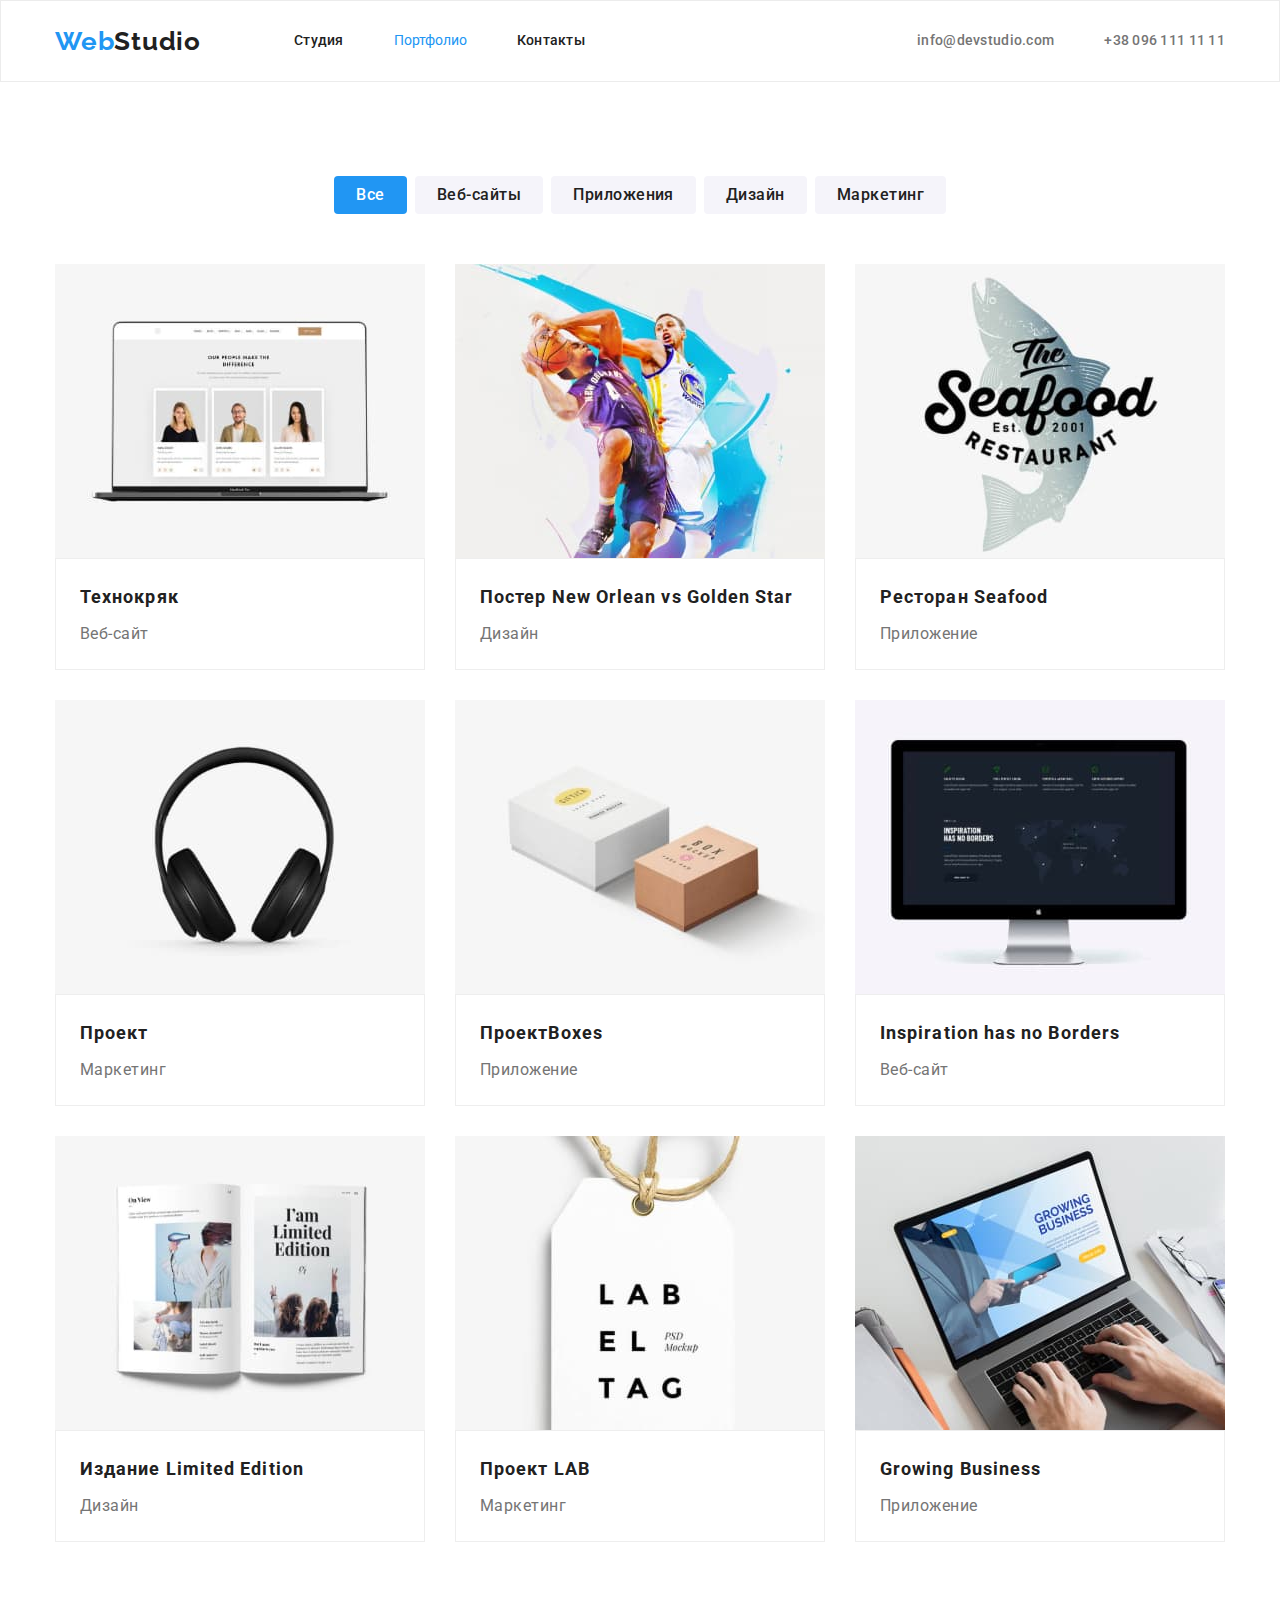
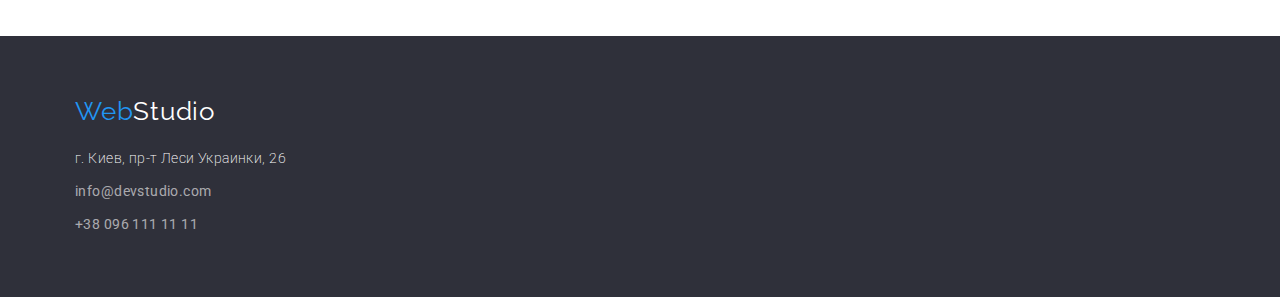
==== commit 7b33c1d5: "исправляет ошибки" ====
--- a/portfolio.html
+++ b/portfolio.html
@@ -26,8 +26,8 @@
             </ul>
         
         <ul class="auth-nav list">
-            <li class="item"><a href="mailto:info@devstudio.com" class="link">info@devstudio.com</a></li>
-            <li class="item"><a href="tel:+380961111111" class="link">+38 096 111 11 11</a></li>
+            <li class="item"><a href="mailto:info@devstudio.com" class="link nav">info@devstudio.com</a></li>
+            <li class="item"><a href="tel:+380961111111" class="link nav">+38 096 111 11 11</a></li>
         </ul>
     </nav>
     
--- a/css/styles.css
+++ b/css/styles.css
@@ -6,6 +6,7 @@
   --primary-bg-color: white;
   --secondary-bg-color: #2f303a;
   --our-team-bg-color: #f5f4fa;
+  --button-bg-color: #f5f4fa;
 }
 
 body {
@@ -90,6 +91,12 @@
   letter-spacing: 0.02em;
   text-decoration: none;
 }
+
+.link.nav {
+  display: block;
+  padding-top: 32px;
+  padding-bottom: 32px;
+}
 .header-site-nav .item {
   color: var(--primary-text-color);
   margin-right: 50px;
@@ -142,29 +149,10 @@
   color: var(--accent-text-color);
 }
 
-.list-item {
-  border-radius: 1px solid;
-  width: calc((100% - 60px) / 3);
-  display: block;
-  max-width: 100%;
-  height: auto;
-  margin-right: 30px;
-  margin-bottom: 30px;
-  margin-top: 0;
-  text-decoration: none;
-}
-
-.list-item:nth-child(3n) {
-  margin-right: 0;
-}
-
-.list-item:nth-last-child(-n + 3) {
-  margin-bottom: 0;
-}
-
 .portfolio {
   margin-bottom: 94px;
 }
+
 .logo {
   padding-top: 24px;
   padding-bottom: 24px;
@@ -228,7 +216,7 @@
 
 .button {
   color: var(--primary-text-color);
-  background-color: var(--primary-bg-color);
+  background-color: var(--button-bg-color);
   font-family: inherit;
   font-style: normal;
   font-weight: 500;
@@ -256,10 +244,35 @@
   margin-top: 0;
 }
 
-.img-item {
+.list-item {
+  border-radius: 1px solid;
+  width: calc((100% - 60px) / 3);
   display: block;
   max-width: 100%;
   height: auto;
+  margin-right: 30px;
+  margin-bottom: 30px;
+  margin-top: 0;
+  text-decoration: none;
+}
+
+.list-item:nth-child(3n) {
+  margin-right: 0;
+}
+
+.list-item:nth-last-child(-n + 3) {
+  margin-bottom: 0;
+}
+
+.img-item {
+  display: block;
+  max-width: 100%;
+  height: auto;
+}
+
+.img-item :hover,
+.img-item :focus {
+  filter: drop-shadow(0px 4px 4px rgba(0, 0, 0, 0.25));
 }
 
 .list-btn {
@@ -308,7 +321,6 @@
 }
 
 .section-our-title {
-  padding-top: 94px;
   color: var(--primary-text-color);
   font-weight: bold;
   font-size: 36px;
@@ -316,7 +328,7 @@
   text-align: center;
   letter-spacing: 0.03em;
   margin-top: 0;
-  padding-bottom: 50px;
+  margin-bottom: 50px;
 }
 
 .item-team {
@@ -374,7 +386,7 @@
   display: flex;
   flex-wrap: wrap;
   margin-top: 0;
-
+  margin-bottom: 0;
   padding-left: 0;
   color: var(--primary-text-color);
   font-weight: 700;
@@ -424,7 +436,7 @@
   margin-right: 30px;*/
 
 .section-about {
-  padding-bottom: 94;
+  padding-bottom: 94px;
 }
 
 .section-about-title {
@@ -475,6 +487,7 @@
 }
 
 .footer {
+  padding: 60px;
   text-align: left;
   background-color: var(--secondary-bg-color);
 }
